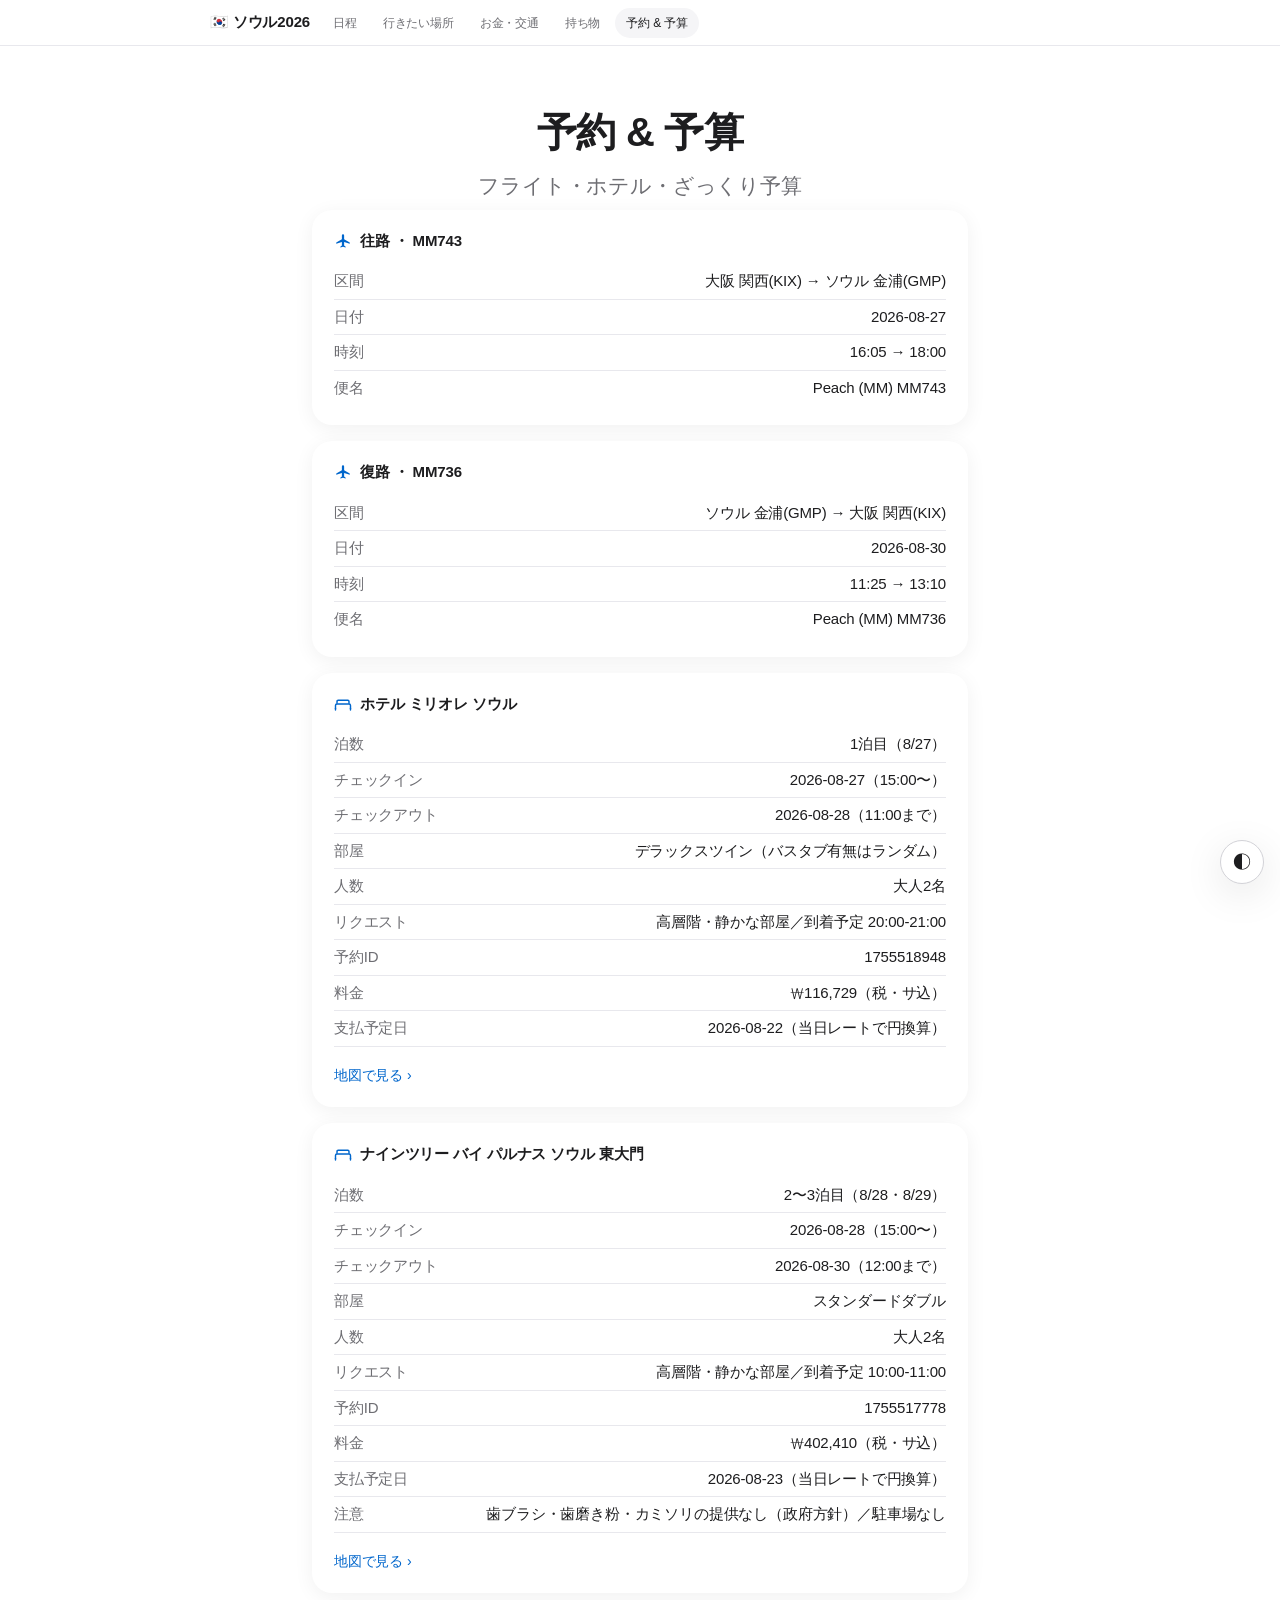
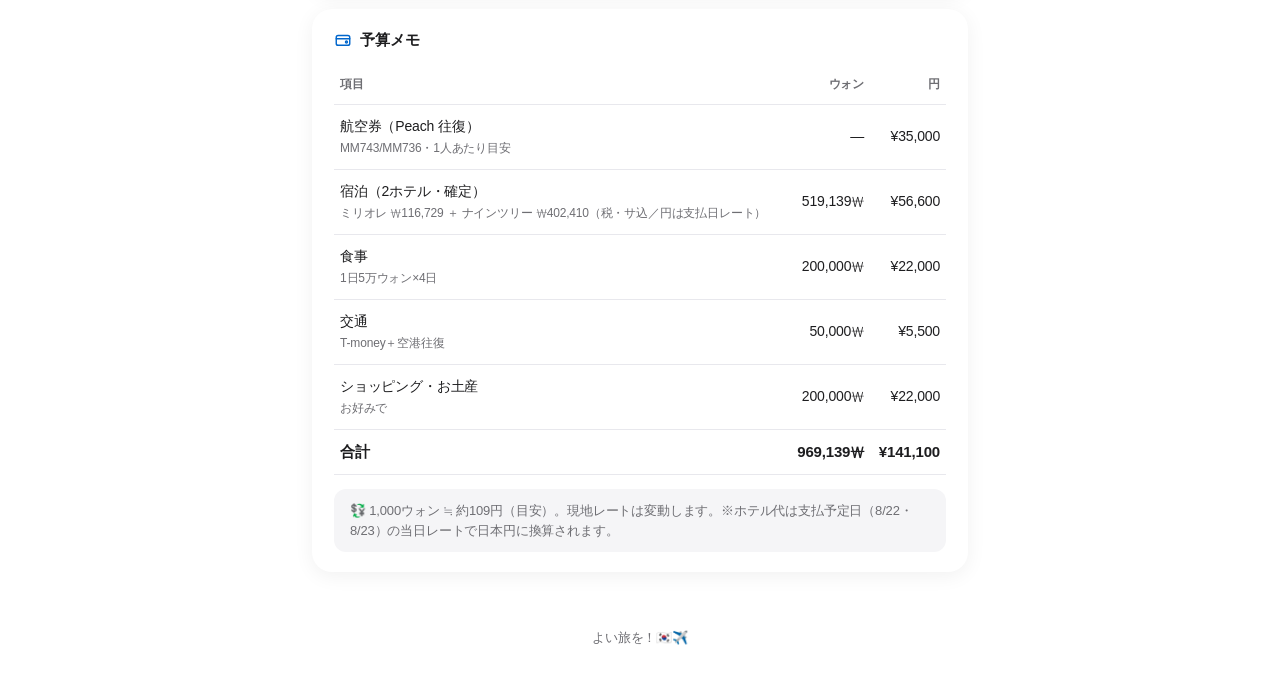
==== booking.html @ 24867113 "Update Gimpo-Dongdaemun subway fare with confirmed actual value User rode the route live and confirm" ====
<!DOCTYPE html>
<html lang="ja">
<head>
<meta charset="UTF-8" />
<meta name="viewport" content="width=device-width, initial-scale=1" />
<title>予約 &amp; 予算 ・ ソウル旅のしおり 2026</title>
<link rel="stylesheet" href="css/style.css?v=6" />
<link rel="icon" href="data:image/svg+xml,<svg xmlns='http://www.w3.org/2000/svg' viewBox='0 0 100 100'><text y='.9em' font-size='90'>🎫</text></svg>" />
</head>
<body data-page="booking">
<nav class="nav"><div class="nav-inner">
  <a class="home" href="index.html">🇰🇷 ソウル2026</a>
  <a class="item" href="schedule.html">日程</a>
  <a class="item" href="places.html">行きたい場所</a>
  <a class="item" href="guide.html">お金・交通</a>
  <a class="item" href="packing.html">持ち物</a>
  <a class="item" href="booking.html" aria-current="page">予約 &amp; 予算</a>
</div></nav>
<header class="page-head wrap">
  <h1 class="sec-title">予約 &amp; 予算</h1>
  <p class="sec-sub">フライト・ホテル・ざっくり予算</p>
</header>
<main class="wrap"><div id="booking"></div></main>
<footer class="foot">よい旅を！🇰🇷✈️</footer>
<button class="themebtn" id="themebtn" aria-label="ライト/ダーク切り替え" title="テーマ切り替え">◐</button>
<script src="js/data.js?v=6"></script>
<script src="js/icons.js?v=6"></script>
<script src="js/app.js?v=6"></script>
</body>
</html>
---- css/style.css ----
:root {
  --bg: #ffffff;
  --bg-alt: #f5f5f7;
  --text: #1d1d1f;
  --text-2: #6e6e73;
  --line: #d2d2d7;
  --line-soft: #e8e8ed;
  --card: #ffffff;
  --card-alt: #fbfbfd;
  --accent: #0071e3;
  --accent-ink: #0066cc;
  --accent-soft: #e8f2fd;
  --good: #1a7f37;
  --shadow: 0 4px 20px rgba(0, 0, 0, 0.06);
  --shadow-lg: 0 10px 40px rgba(0, 0, 0, 0.10);
  --radius: 20px;
  --maxw: 700px;
  --nav-h: 46px;
  --font: -apple-system, BlinkMacSystemFont, "SF Pro Display", "SF Pro Text", "Helvetica Neue", "Hiragino Sans", "Hiragino Kaku Gothic ProN", "Noto Sans JP", Arial, sans-serif;
}
@media (prefers-color-scheme: dark) {
  :root:not([data-theme="light"]) {
    --bg: #000000; --bg-alt: #101012; --text: #f5f5f7; --text-2: #a1a1a6;
    --line: #37373a; --line-soft: #262628; --card: #1d1d1f; --card-alt: #151517;
    --accent: #2997ff; --accent-ink: #2997ff; --accent-soft: #10233a;
    --good: #30d158;
    --shadow: 0 4px 20px rgba(0,0,0,.5); --shadow-lg: 0 10px 40px rgba(0,0,0,.6);
  }
}
:root[data-theme="dark"] {
  --bg: #000000; --bg-alt: #101012; --text: #f5f5f7; --text-2: #a1a1a6;
  --line: #37373a; --line-soft: #262628; --card: #1d1d1f; --card-alt: #151517;
  --accent: #2997ff; --accent-ink: #2997ff; --accent-soft: #10233a;
  --good: #30d158;
  --shadow: 0 4px 20px rgba(0,0,0,.5); --shadow-lg: 0 10px 40px rgba(0,0,0,.6);
}

* { box-sizing: border-box; margin: 0; padding: 0; }
html { scroll-behavior: smooth; }
body {
  background: var(--bg); color: var(--text); font-family: var(--font);
  font-size: 17px; line-height: 1.5; letter-spacing: -0.01em;
  -webkit-font-smoothing: antialiased; text-rendering: optimizeLegibility;
}
a { color: var(--accent-ink); text-decoration: none; }
a:hover { text-decoration: underline; }
.wrap { max-width: var(--maxw); margin: 0 auto; padding: 0 22px; }

/* ---------- Global nav (Apple slim bar) ---------- */
.nav {
  position: sticky; top: 0; z-index: 40; height: var(--nav-h);
  background: color-mix(in srgb, var(--bg) 72%, transparent);
  -webkit-backdrop-filter: saturate(180%) blur(20px);
  backdrop-filter: saturate(180%) blur(20px);
  border-bottom: 1px solid var(--line-soft);
}
.nav-inner {
  max-width: 900px; margin: 0 auto; height: 100%; padding: 0 20px;
  display: flex; align-items: center; gap: 4px; overflow-x: auto; scrollbar-width: none;
}
.nav-inner::-webkit-scrollbar { display: none; }
.nav .home { font-weight: 600; font-size: 15px; color: var(--text); margin-right: 8px; white-space: nowrap; }
.nav .home:hover { text-decoration: none; opacity: .7; }
.nav a.item {
  font-size: 12px; color: var(--text-2); padding: 6px 11px; border-radius: 999px; white-space: nowrap;
  transition: color .2s, background .2s;
}
.nav a.item:hover { color: var(--text); text-decoration: none; }
.nav a.item[aria-current="page"] { color: var(--text); background: var(--bg-alt); }
.nav a:focus-visible, .btn:focus-visible, .check:focus-visible, .reset:focus-visible { outline: 2px solid var(--accent); outline-offset: 3px; }

/* ---------- Bands ---------- */
.band { padding: 64px 0; }
.band.alt { background: var(--bg-alt); }
.band.tight { padding: 40px 0; }
.center { text-align: center; }

/* ---------- Hero ---------- */
.hero { padding: 72px 0 40px; text-align: center; }
.eyebrow { font-size: 19px; font-weight: 600; color: var(--accent-ink); margin-bottom: 6px; letter-spacing: -0.01em; }
h1.big {
  font-size: clamp(40px, 9vw, 68px); font-weight: 700; line-height: 1.05; letter-spacing: -0.03em;
  text-wrap: balance;
}
.subhead { font-size: clamp(19px, 3.6vw, 26px); font-weight: 500; color: var(--text-2); margin-top: 10px; text-wrap: balance; }
.cta-row { display: flex; gap: 10px; justify-content: center; flex-wrap: wrap; margin-top: 26px; }
.btn {
  display: inline-block; background: var(--accent); color: #fff; font-size: 16px; font-weight: 500;
  padding: 11px 22px; border-radius: 999px; border: none; cursor: pointer; transition: opacity .2s;
}
.btn:hover { opacity: .88; text-decoration: none; }
.btn.ghost { background: transparent; color: var(--accent-ink); border: 1px solid var(--accent); }
.more { color: var(--accent-ink); font-size: 16px; font-weight: 500; }
.more::after { content: " ›"; }

/* route strip */
.route {
  display: flex; align-items: center; gap: 14px; margin: 30px auto 0; max-width: 420px;
  padding: 16px 22px; background: var(--card); border-radius: var(--radius); box-shadow: var(--shadow);
}
.route .port { text-align: center; flex: 0 0 auto; }
.route .code { font-size: 24px; font-weight: 700; letter-spacing: 0; }
.route .city { font-size: 11px; color: var(--text-2); margin-top: 2px; }
.route .mid { flex: 1; text-align: center; color: var(--accent-ink); position: relative; }
.route .mid .ln { border-top: 1.5px solid var(--line); position: absolute; left: 0; right: 0; top: 50%; }
.route .mid .pl { position: relative; font-size: 16px; background: var(--card); padding: 0 8px; }
.route .mid .nights { font-size: 11px; color: var(--text-2); margin-top: 2px; }

/* ---------- Section headings ---------- */
.sec-title { font-size: clamp(28px, 5vw, 40px); font-weight: 700; letter-spacing: -0.02em; text-wrap: balance; }
.sec-sub { font-size: clamp(17px, 2.6vw, 21px); color: var(--text-2); margin-top: 8px; text-wrap: balance; }
.page-head { text-align: center; padding: 56px 0 8px; }

/* ---------- Feature tiles (index) ---------- */
.tiles { display: grid; grid-template-columns: 1fr 1fr; gap: 16px; margin-top: 8px; }
@media (max-width: 540px) { .tiles { grid-template-columns: 1fr; } }
.tile {
  display: flex; flex-direction: column; text-align: center; align-items: center;
  background: var(--card); border-radius: 24px; box-shadow: var(--shadow);
  padding: 34px 22px 30px; transition: transform .18s, box-shadow .25s;
}
.tile:hover { transform: translateY(-3px); box-shadow: var(--shadow-lg); text-decoration: none; }
.tile .ic { font-size: 40px; }
.tile h3 { font-size: 22px; font-weight: 700; letter-spacing: -0.02em; margin-top: 12px; color: var(--text); }
.tile p { font-size: 14px; color: var(--text-2); margin-top: 4px; }
.tile .more { margin-top: 12px; }

/* ---------- Cards ---------- */
.card { background: var(--card); border-radius: var(--radius); box-shadow: var(--shadow); padding: 20px 22px; }
.card + .card { margin-top: 16px; }
.callout { background: var(--accent-soft); border-radius: 16px; padding: 16px 20px; font-size: 15px; margin: 8px auto 0; max-width: 480px; }
.callout b { color: var(--accent-ink); }

/* ---------- Schedule ---------- */
.day { margin-bottom: 48px; }
.day-head { display: flex; align-items: baseline; gap: 14px; margin-bottom: 18px; }
.day-num { font-size: 46px; font-weight: 700; letter-spacing: -0.03em; color: var(--accent-ink); line-height: 1; font-variant-numeric: tabular-nums; }
.day-meta .day-title { font-size: 21px; font-weight: 700; letter-spacing: -0.02em; }
.day-meta .day-sub { font-size: 13px; color: var(--text-2); font-variant-numeric: tabular-nums; }
.day-route { background: var(--accent-soft); border-radius: var(--radius); padding: 14px 18px; margin-bottom: 14px; }
.day-route-head { display: flex; align-items: center; justify-content: space-between; gap: 10px; flex-wrap: wrap; font-size: 13px; font-weight: 600; color: var(--accent-ink); margin-bottom: 10px; }
.day-route-head .ico { width: 16px; height: 16px; vertical-align: -3px; margin-right: 2px; }
.day-route-all { font-size: 13px; font-weight: 500; color: var(--accent-ink); white-space: nowrap; }
.day-route-all:hover { text-decoration: underline; }
.day-route-chain { display: flex; flex-wrap: wrap; align-items: center; gap: 6px; margin-top: 10px; }
.day-route-chip { font-size: 13px; font-weight: 500; color: var(--text); background: var(--card); border-radius: 999px; padding: 6px 13px; white-space: nowrap; box-shadow: var(--shadow); }
.day-route-chip:hover { color: var(--accent-ink); }
.day-route-arrow { color: var(--text-2); font-size: 14px; }
.day-route-map { height: 260px; width: 100%; border-radius: 14px; overflow: hidden; background: var(--card); }
.day-route-pin {
  display: flex; align-items: center; justify-content: center; width: 26px; height: 26px; border-radius: 50%;
  background: var(--accent); color: #fff; font-size: 12px; font-weight: 700; box-shadow: 0 1px 4px rgba(0,0,0,.35);
}
.day-route-pin-hotel { background: #2a2f38; font-size: 13px; }
.tl { display: flex; flex-direction: column; gap: 12px; }
.tl-item { display: flex; gap: 16px; background: var(--card); border-radius: var(--radius); box-shadow: var(--shadow); padding: 16px 18px; }
.tl-time { flex: 0 0 52px; font-size: 15px; font-weight: 700; color: var(--accent-ink); font-variant-numeric: tabular-nums; padding-top: 1px; }
.tl-body { flex: 1; min-width: 0; }
.tl-title { font-size: 17px; font-weight: 600; letter-spacing: -0.01em; }
.tl-place { font-size: 13px; color: var(--text-2); margin-top: 3px; }
.tl-memo { font-size: 14px; color: var(--text); margin-top: 8px; line-height: 1.55; }
.maplink { display: inline-block; margin-top: 8px; font-size: 14px; font-weight: 500; color: var(--accent-ink); }
.maplink::after { content: " ›"; }
.maplink:hover { text-decoration: underline; }

/* ---------- rows (places / packing) ---------- */
.cat { margin-bottom: 20px; }
.cat-head { font-size: 22px; font-weight: 700; letter-spacing: -0.02em; margin: 8px 2px 12px; display: flex; align-items: center; gap: 10px; }
.cat-head .tag { font-size: 12px; font-weight: 600; color: var(--accent-ink); background: var(--accent-soft); border-radius: 999px; padding: 3px 11px; }
.row { display: flex; gap: 14px; align-items: flex-start; padding: 14px 0; border-bottom: 1px solid var(--line-soft); }
.row:last-child { border-bottom: none; }
.row.scheduled { background: var(--accent-soft); border-radius: 12px; margin: 0 -12px; padding: 14px 12px; }
.check {
  flex: 0 0 auto; width: 26px; height: 26px; margin-top: 1px; border-radius: 50%;
  border: 2px solid var(--line); background: transparent; cursor: pointer;
  display: grid; place-items: center; color: #fff; font-size: 14px; line-height: 1; transition: background .15s, border-color .15s;
}
.check[aria-pressed="true"] { background: var(--accent); border-color: var(--accent); }
.check.good[aria-pressed="true"] { background: var(--good); border-color: var(--good); }
.row-body { flex: 1; min-width: 0; }
.row-name { font-size: 17px; font-weight: 500; }
.row-name.done { color: var(--text-2); text-decoration: line-through; }
.row-area { font-size: 12px; color: var(--text-2); background: var(--bg-alt); border-radius: 999px; padding: 2px 9px; margin-left: 8px; white-space: nowrap; }
.rank-badge { display: inline-block; font-size: 11px; font-weight: 700; color: #fff; border-radius: 999px; padding: 2px 9px; margin-right: 8px; vertical-align: 2px; }
.rank-badge.rank-1 { background: #d4a017; }
.rank-badge.rank-2 { background: #9aa0a6; }
.rank-badge.rank-3 { background: #b5651d; }
.rank-badge.rank-n { background: var(--accent); }
.sched-badge { display: inline-block; font-size: 11px; font-weight: 700; color: #fff; background: var(--accent); border-radius: 999px; padding: 2px 9px; margin-right: 8px; vertical-align: 2px; white-space: nowrap; }
.row-desc { font-size: 14px; color: var(--text-2); margin-top: 3px; }
.row-meta { font-size: 12px; color: var(--text-2); margin-top: 4px; display: flex; gap: 12px; flex-wrap: wrap; }
.row-meta span { min-width: 0; }
.progress { height: 8px; background: var(--line-soft); border-radius: 999px; overflow: hidden; margin: 4px 2px 8px; }
.progress > span { display: block; height: 100%; background: var(--good); width: 0; transition: width .4s ease; }
.progress-label { font-size: 14px; color: var(--text-2); margin: 0 2px 8px; font-variant-numeric: tabular-nums; }
.reset { display: block; margin: 10px auto 0; font-family: var(--font); font-size: 14px; color: var(--accent-ink); background: transparent; border: 1px solid var(--line); border-radius: 999px; padding: 8px 20px; cursor: pointer; }
.reset:hover { border-color: var(--accent); }

/* ---------- booking ---------- */
.ticket { background: var(--card); border-radius: var(--radius); box-shadow: var(--shadow); padding: 20px 22px; margin-bottom: 16px; }
.ticket h3 { font-size: 15px; font-weight: 700; letter-spacing: -0.01em; margin-bottom: 12px; display: flex; align-items: center; gap: 8px; }
.kv { display: flex; justify-content: space-between; gap: 14px; padding: 6px 0; font-size: 15px; border-bottom: 1px solid var(--line-soft); }
.kv:last-child { border-bottom: none; }
.kv .k { color: var(--text-2); flex: 0 0 auto; }
.kv .v { text-align: right; font-weight: 500; font-variant-numeric: tabular-nums; }
table.budget { width: 100%; border-collapse: collapse; font-size: 14px; }
table.budget th, table.budget td { padding: 11px 6px; border-bottom: 1px solid var(--line-soft); text-align: right; }
table.budget th { color: var(--text-2); font-weight: 600; font-size: 12px; }
table.budget td:first-child, table.budget th:first-child { text-align: left; }
table.budget td { font-variant-numeric: tabular-nums; }
.sub { font-size: 12px; color: var(--text-2); }
.total td { font-weight: 700; color: var(--text); border-bottom: none; font-size: 15px; }
.rate { font-size: 13px; color: var(--text-2); margin-top: 14px; background: var(--bg-alt); padding: 12px 16px; border-radius: 12px; }

/* ---------- guide ---------- */
.guide h2 { font-size: clamp(24px, 4.5vw, 32px); font-weight: 700; letter-spacing: -0.02em; margin: 40px 0 14px; }
.guide h2:first-of-type { margin-top: 8px; }
.guide h3 { font-size: 18px; font-weight: 600; margin: 4px 0 8px; }
.guide p { font-size: 15px; margin-bottom: 12px; color: var(--text); }
.guide ul { margin: 0 0 14px 0; padding-left: 22px; }
.guide li { font-size: 15px; margin-bottom: 7px; }
.guide strong { color: var(--accent-ink); font-weight: 600; }
.g-scroll { overflow-x: auto; margin-bottom: 16px; -webkit-overflow-scrolling: touch; }
.g-table { width: 100%; border-collapse: collapse; font-size: 13.5px; min-width: 460px; }
.g-table th, .g-table td { padding: 11px 12px; border-bottom: 1px solid var(--line-soft); text-align: left; vertical-align: top; }
.g-table th { color: var(--text-2); font-weight: 600; white-space: nowrap; background: var(--bg-alt); }
.g-table td:first-child { font-weight: 600; white-space: nowrap; }

/* ---------- footer ---------- */
.foot { text-align: center; padding: 40px 0; font-size: 13px; color: var(--text-2); }

.themebtn { position: fixed; right: 16px; bottom: 16px; z-index: 50; width: 44px; height: 44px; border-radius: 50%; border: 1px solid var(--line); background: var(--card); color: var(--text); font-size: 18px; cursor: pointer; box-shadow: var(--shadow-lg); }

/* ---------- icons ---------- */
.ico { width: 1em; height: 1em; display: inline-block; vertical-align: -0.14em; flex: 0 0 auto; }
.tl-title .ico { width: 19px; height: 19px; color: var(--accent-ink); margin-right: 5px; vertical-align: -3px; }
.tile .ic { display: inline-flex; }
.tile .ic .ico { width: 40px; height: 40px; color: var(--accent-ink); }
.guide h2 .ic, .guide h3 .ic { display: inline-flex; vertical-align: -4px; margin-right: 4px; }
.guide h2 .ic .ico { width: 26px; height: 26px; color: var(--accent-ink); }
.guide h3 .ic .ico { width: 20px; height: 20px; color: var(--accent-ink); }
.ticket h3 .ico { width: 18px; height: 18px; color: var(--accent-ink); }
.route .pl { display: inline-flex; }
.route .pl .ico { width: 22px; height: 22px; color: var(--accent-ink); }
.callout .ico { width: 16px; height: 16px; color: var(--good); vertical-align: -2px; margin-right: 2px; }
.tl-place .ico { width: 13px; height: 13px; color: var(--text-2); vertical-align: -2px; margin-right: 2px; }

@media (prefers-reduced-motion: reduce) { html { scroll-behavior: auto; } * { transition: none !important; } }
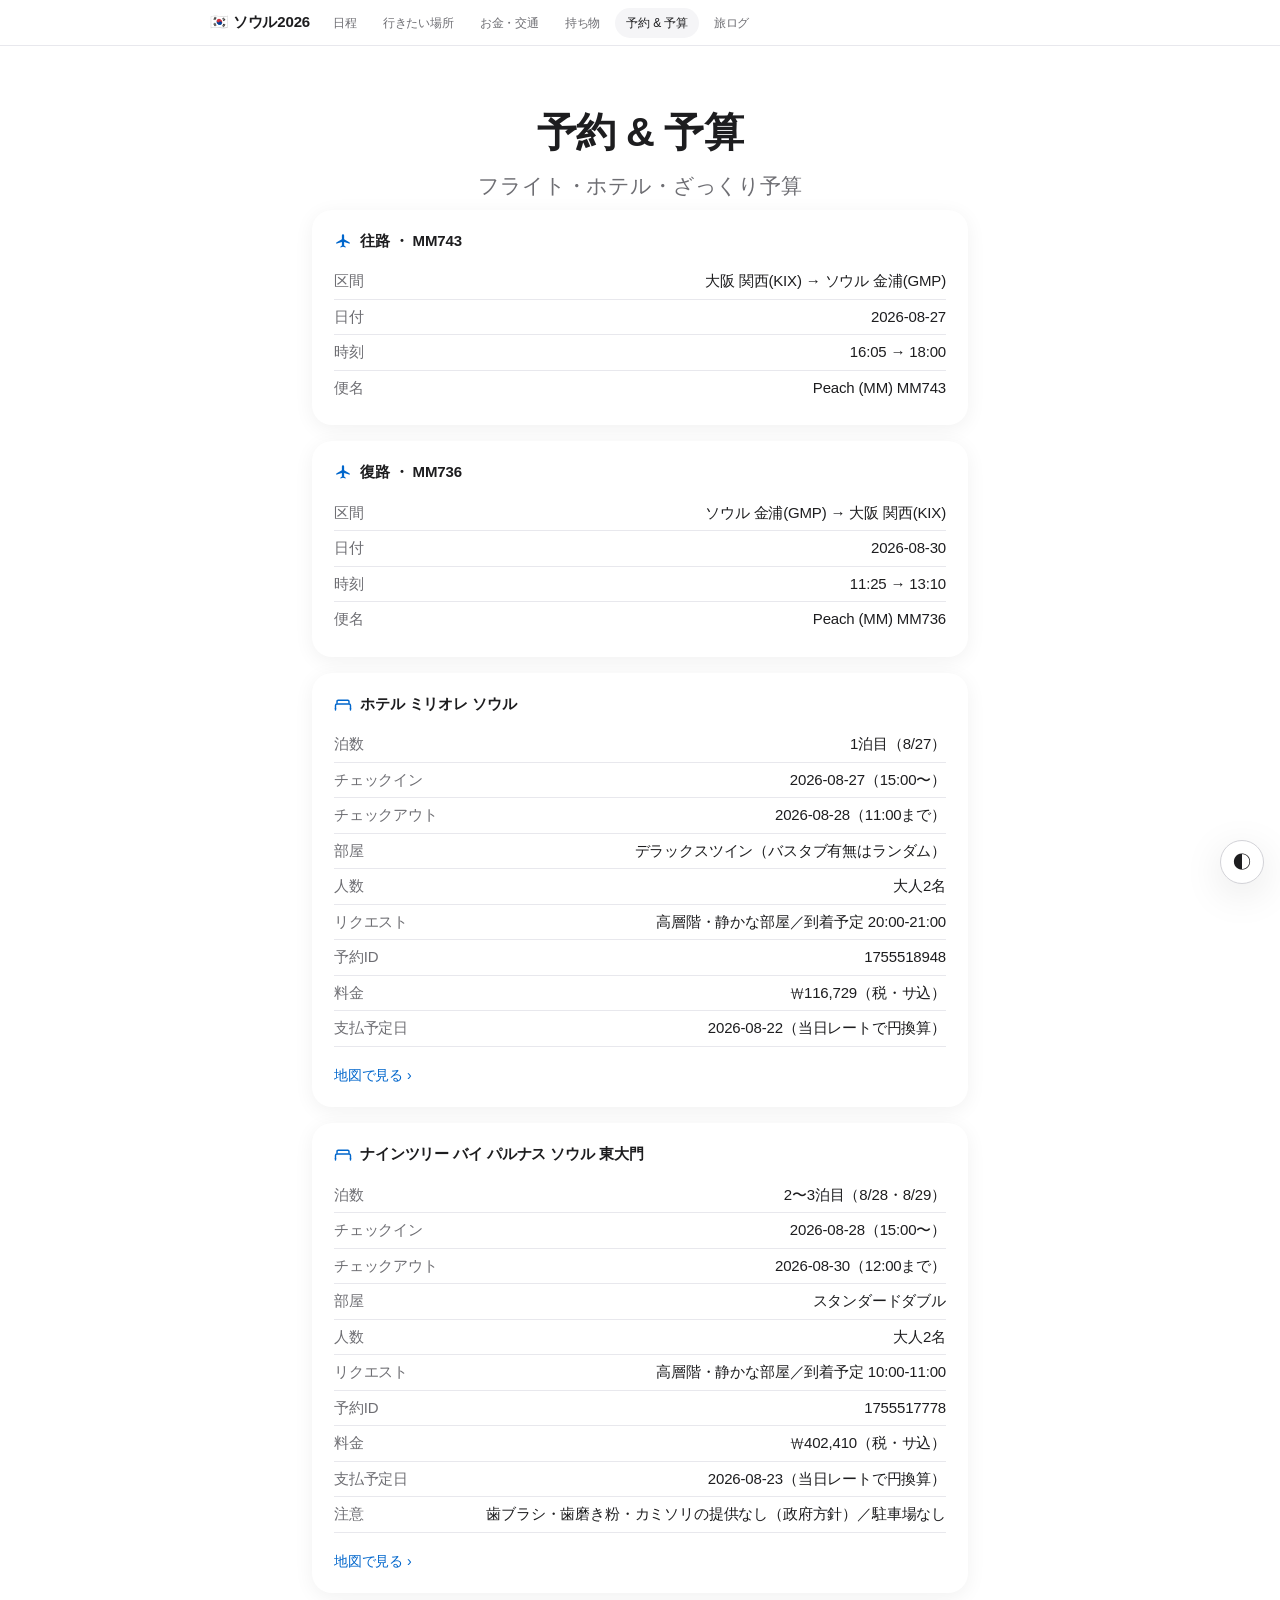
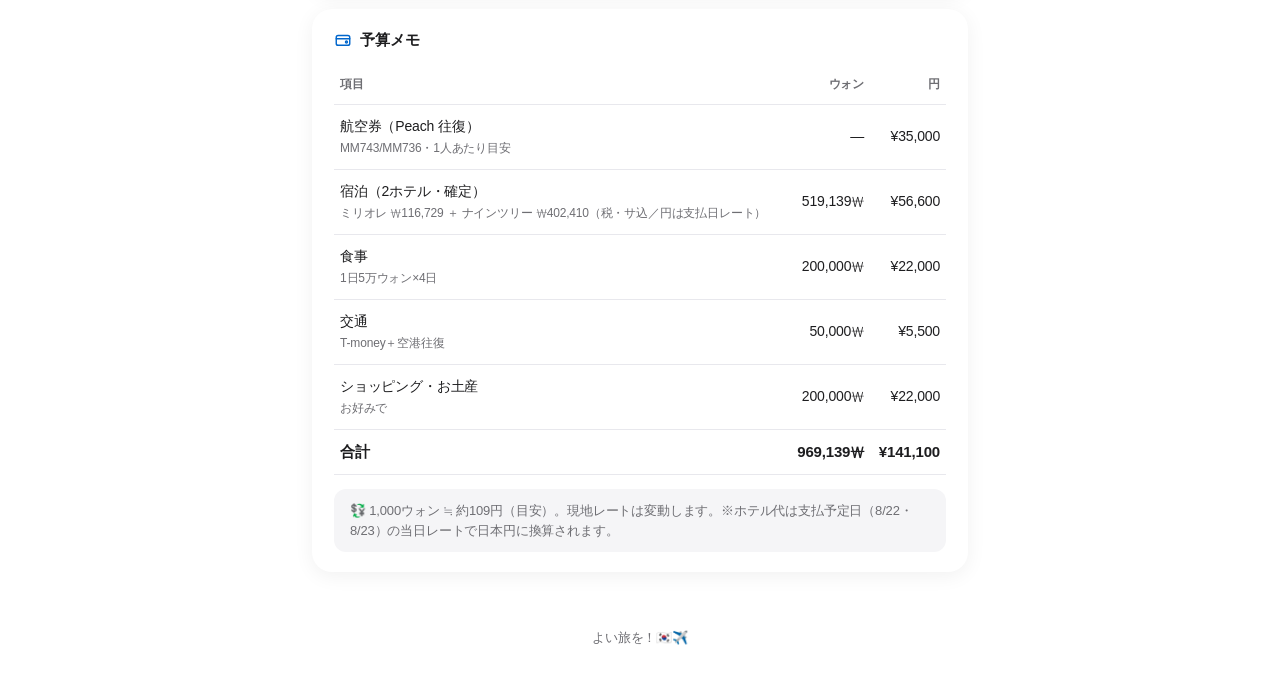
==== commit 3b8ca0c5: "Add a 旅ログ (travel log) tab for real-time trip updates New log.html page + D.log data array + renderL" ====
--- a/booking.html
+++ b/booking.html
@@ -4,7 +4,7 @@
 <meta charset="UTF-8" />
 <meta name="viewport" content="width=device-width, initial-scale=1" />
 <title>予約 &amp; 予算 ・ ソウル旅のしおり 2026</title>
-<link rel="stylesheet" href="css/style.css?v=6" />
+<link rel="stylesheet" href="css/style.css?v=7" />
 <link rel="icon" href="data:image/svg+xml,<svg xmlns='http://www.w3.org/2000/svg' viewBox='0 0 100 100'><text y='.9em' font-size='90'>🎫</text></svg>" />
 </head>
 <body data-page="booking">
@@ -15,6 +15,7 @@
   <a class="item" href="guide.html">お金・交通</a>
   <a class="item" href="packing.html">持ち物</a>
   <a class="item" href="booking.html" aria-current="page">予約 &amp; 予算</a>
+  <a class="item" href="log.html">旅ログ</a>
 </div></nav>
 <header class="page-head wrap">
   <h1 class="sec-title">予約 &amp; 予算</h1>
@@ -23,8 +24,8 @@
 <main class="wrap"><div id="booking"></div></main>
 <footer class="foot">よい旅を！🇰🇷✈️</footer>
 <button class="themebtn" id="themebtn" aria-label="ライト/ダーク切り替え" title="テーマ切り替え">◐</button>
-<script src="js/data.js?v=6"></script>
-<script src="js/icons.js?v=6"></script>
-<script src="js/app.js?v=6"></script>
+<script src="js/data.js?v=7"></script>
+<script src="js/icons.js?v=7"></script>
+<script src="js/app.js?v=7"></script>
 </body>
 </html>
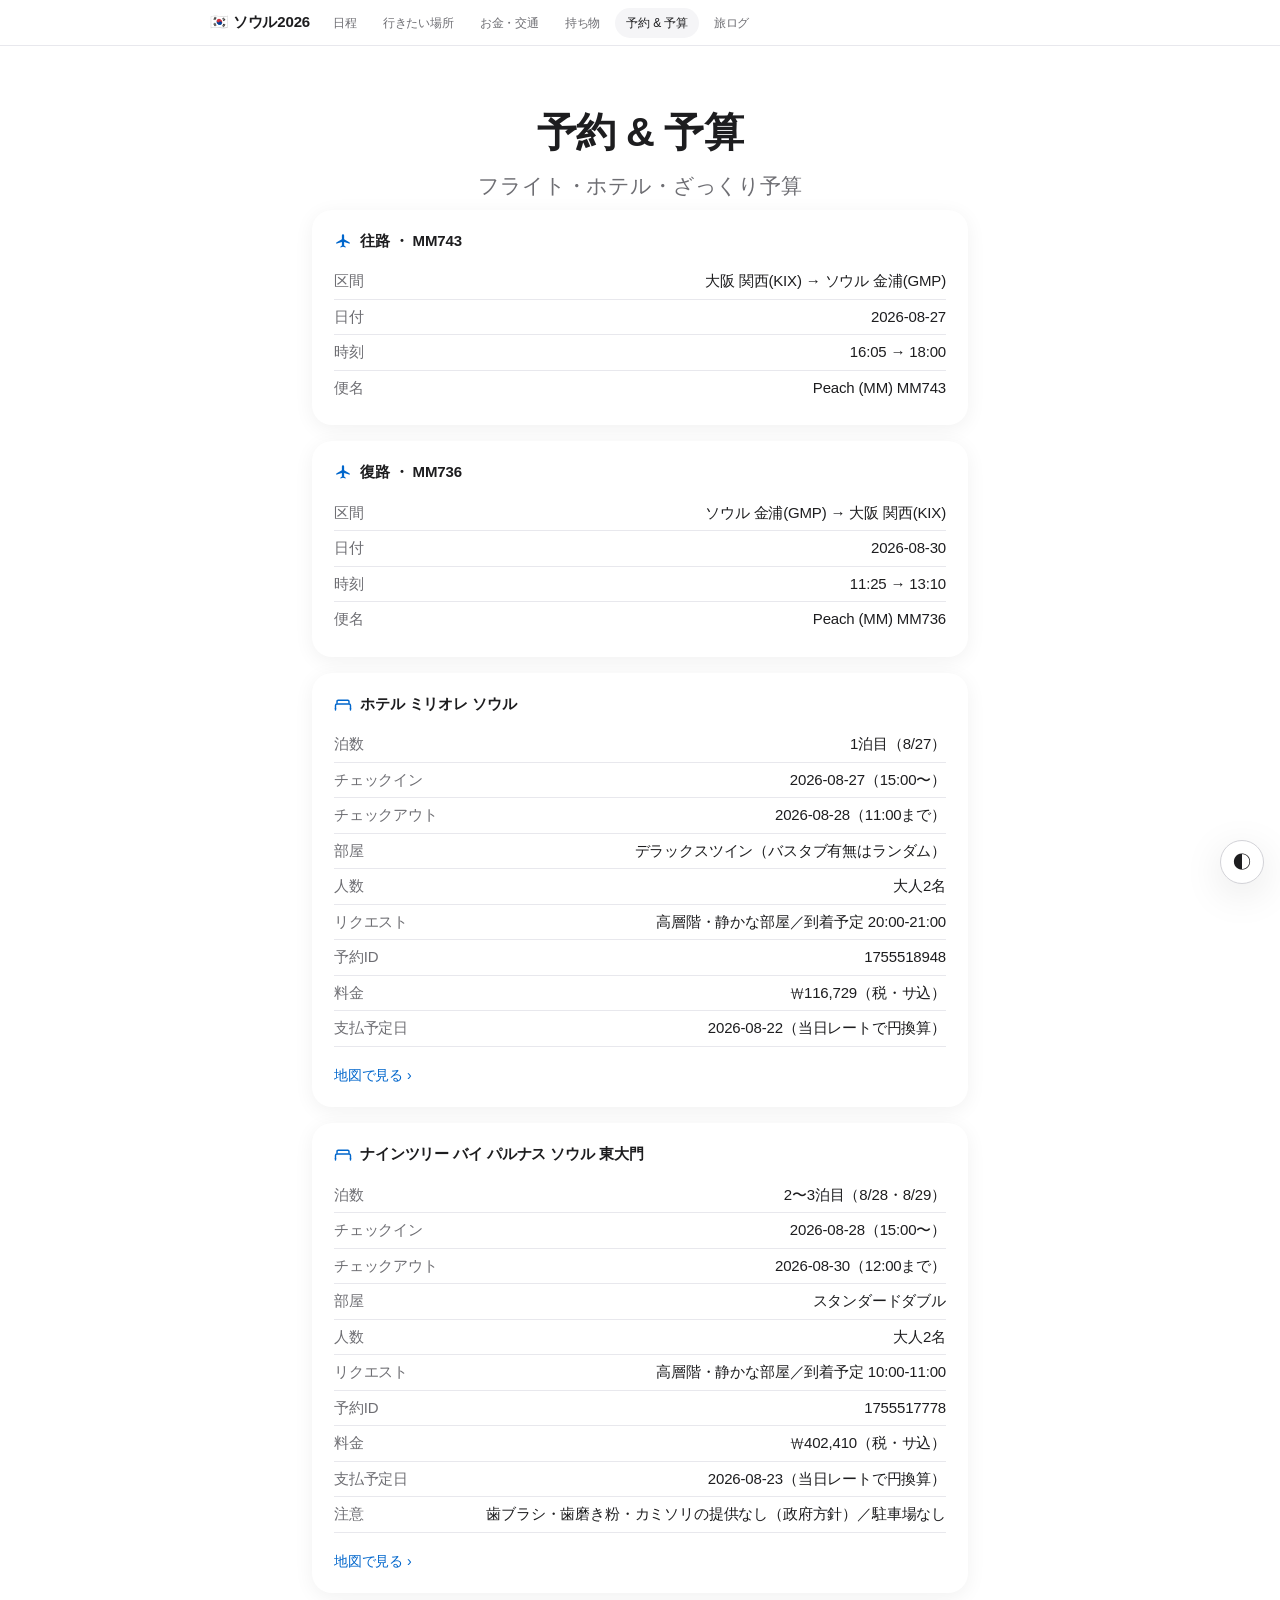
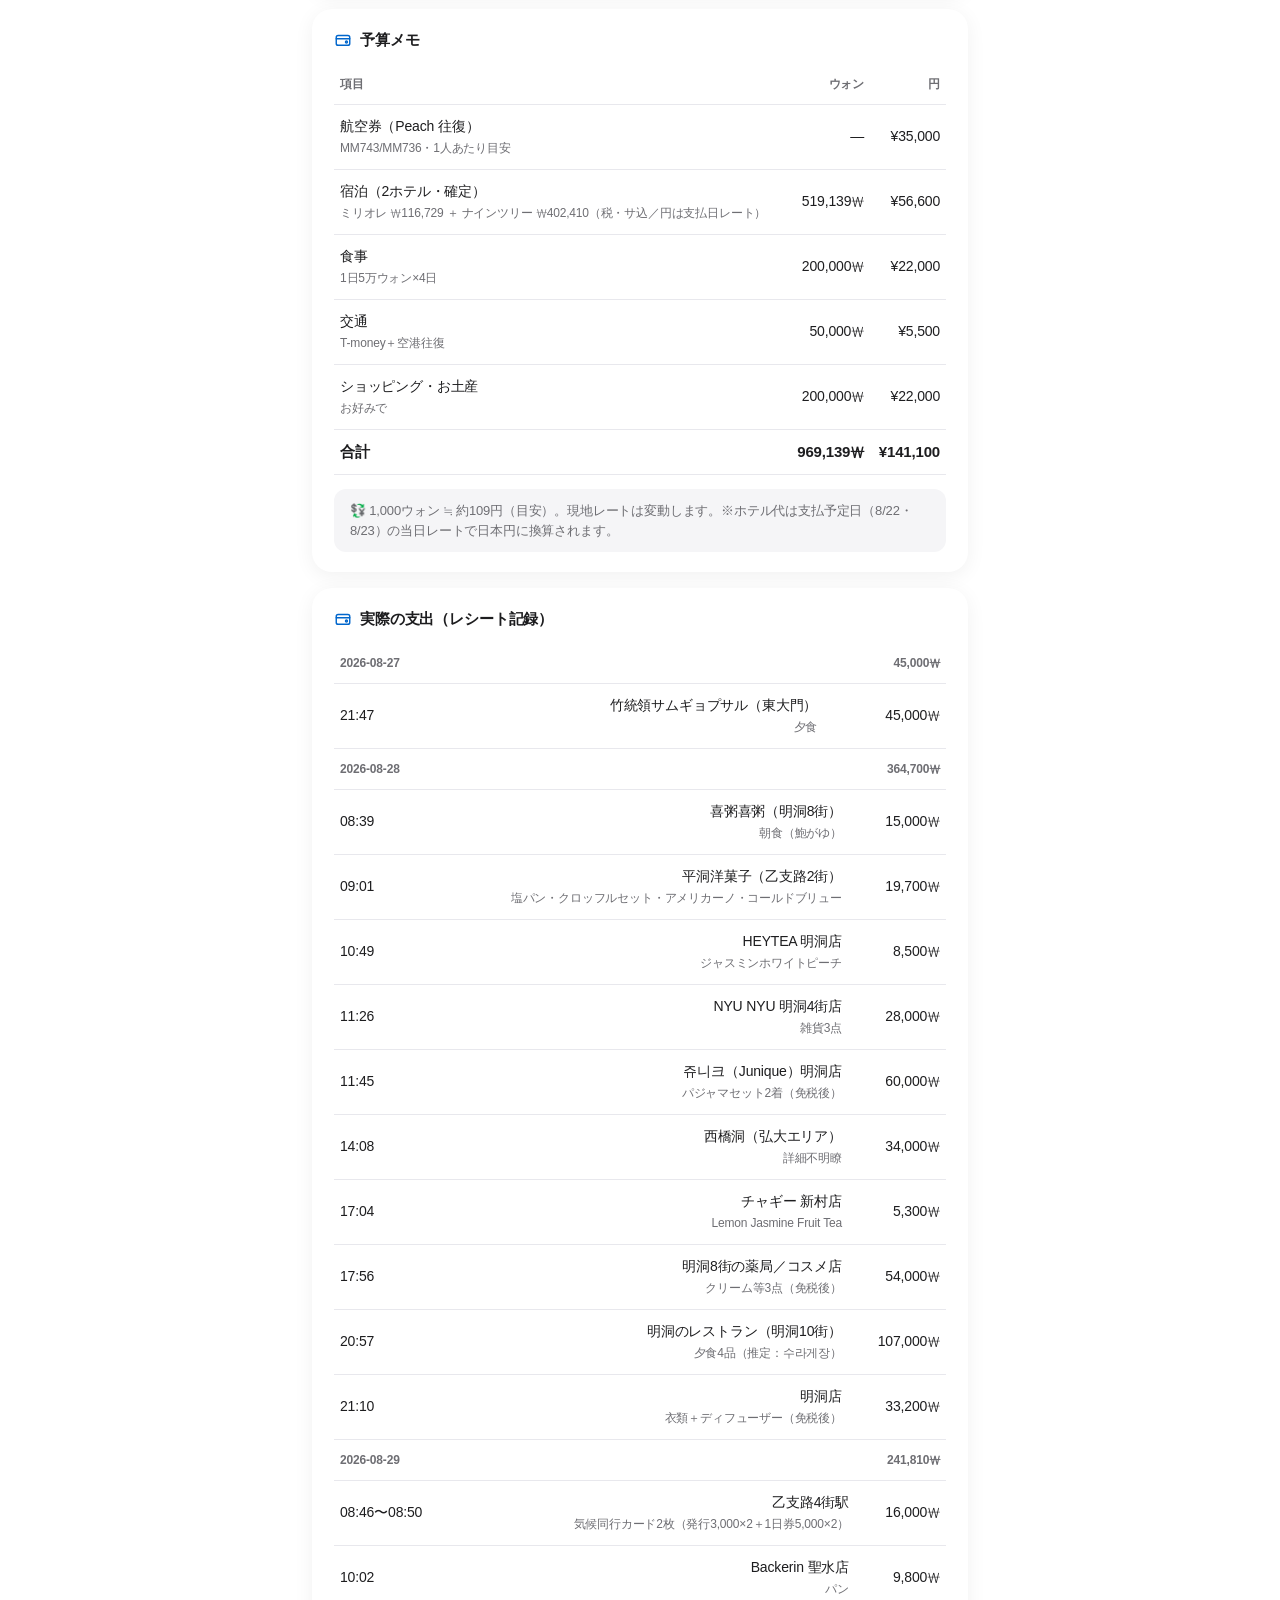
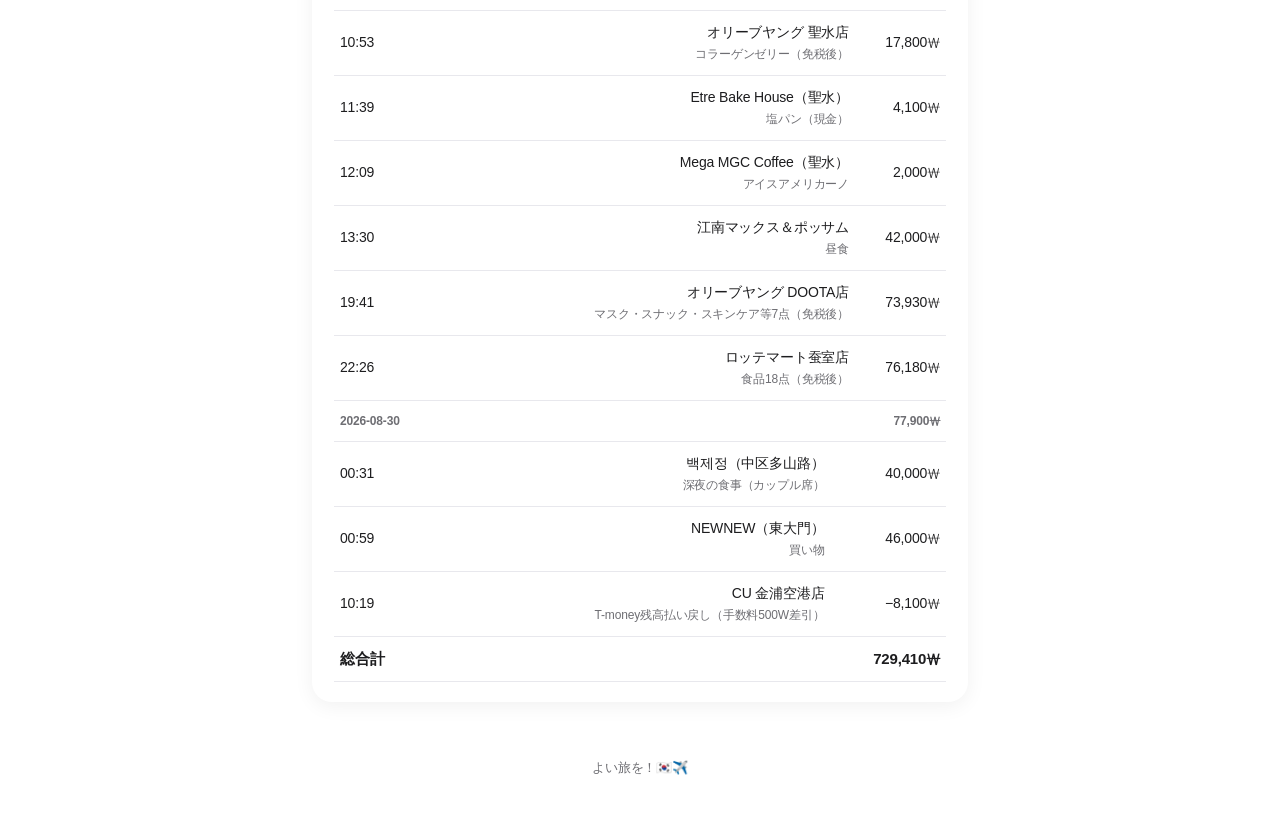
==== commit fb0c933c: "Add actual expense tracking from receipts to booking page Compiles confirmed receipt data (8/27-8/30" ====
--- a/booking.html
+++ b/booking.html
@@ -4,7 +4,7 @@
 <meta charset="UTF-8" />
 <meta name="viewport" content="width=device-width, initial-scale=1" />
 <title>予約 &amp; 予算 ・ ソウル旅のしおり 2026</title>
-<link rel="stylesheet" href="css/style.css?v=7" />
+<link rel="stylesheet" href="css/style.css?v=9" />
 <link rel="icon" href="data:image/svg+xml,<svg xmlns='http://www.w3.org/2000/svg' viewBox='0 0 100 100'><text y='.9em' font-size='90'>🎫</text></svg>" />
 </head>
 <body data-page="booking">
@@ -24,8 +24,8 @@
 <main class="wrap"><div id="booking"></div></main>
 <footer class="foot">よい旅を！🇰🇷✈️</footer>
 <button class="themebtn" id="themebtn" aria-label="ライト/ダーク切り替え" title="テーマ切り替え">◐</button>
-<script src="js/data.js?v=7"></script>
-<script src="js/icons.js?v=7"></script>
-<script src="js/app.js?v=7"></script>
+<script src="js/data.js?v=9"></script>
+<script src="js/icons.js?v=9"></script>
+<script src="js/app.js?v=9"></script>
 </body>
 </html>
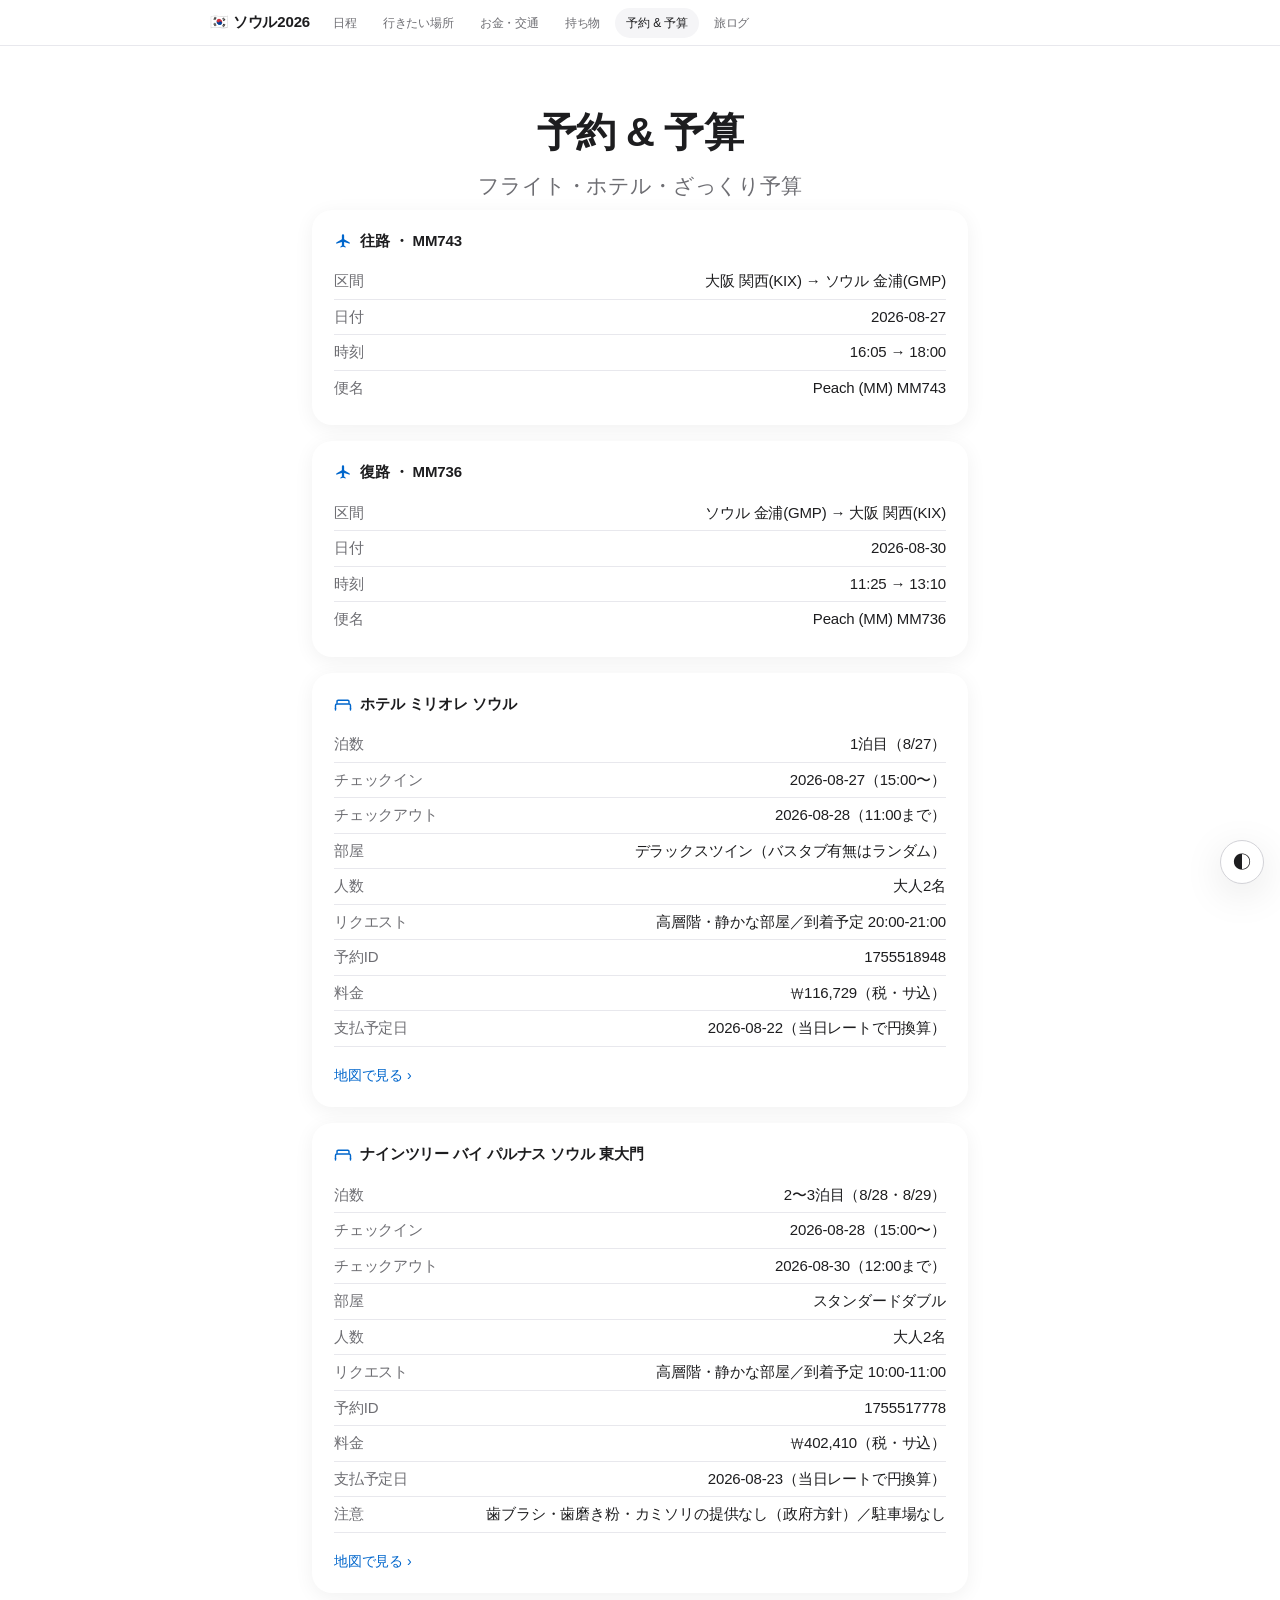
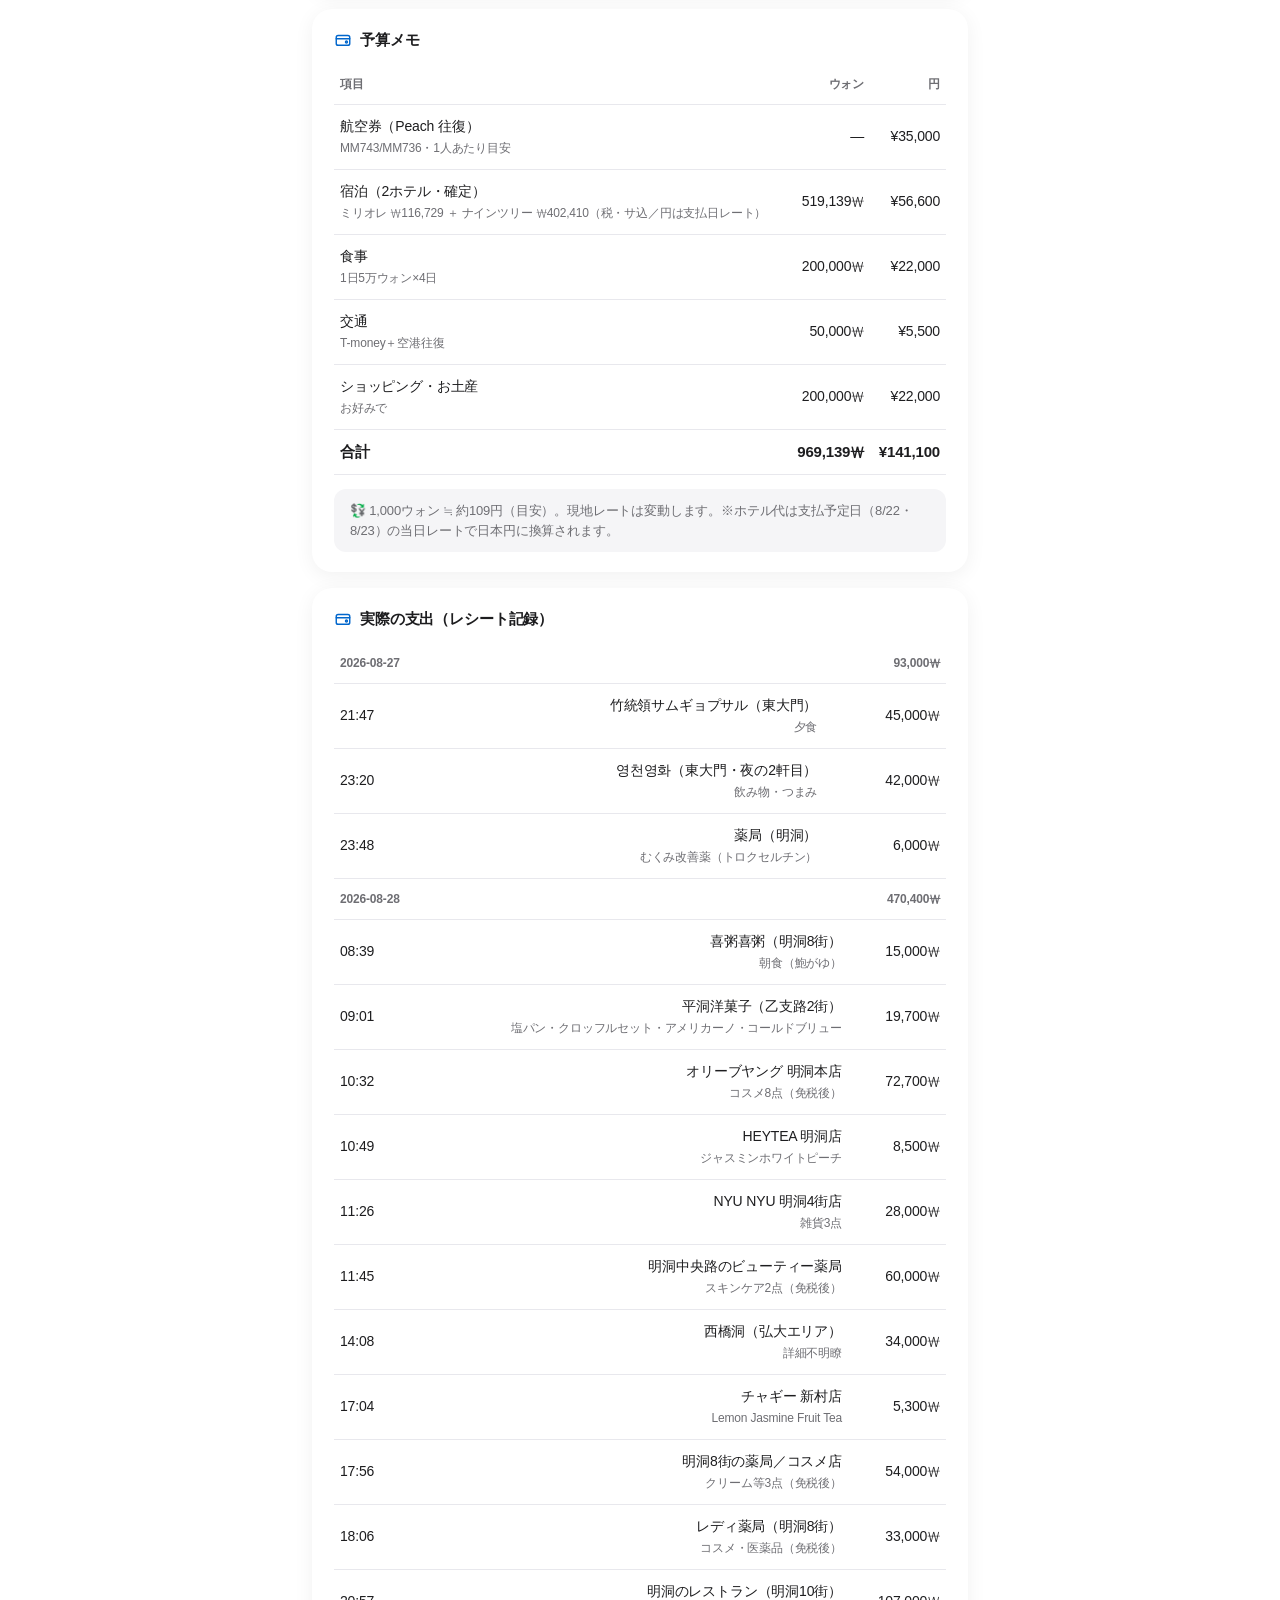
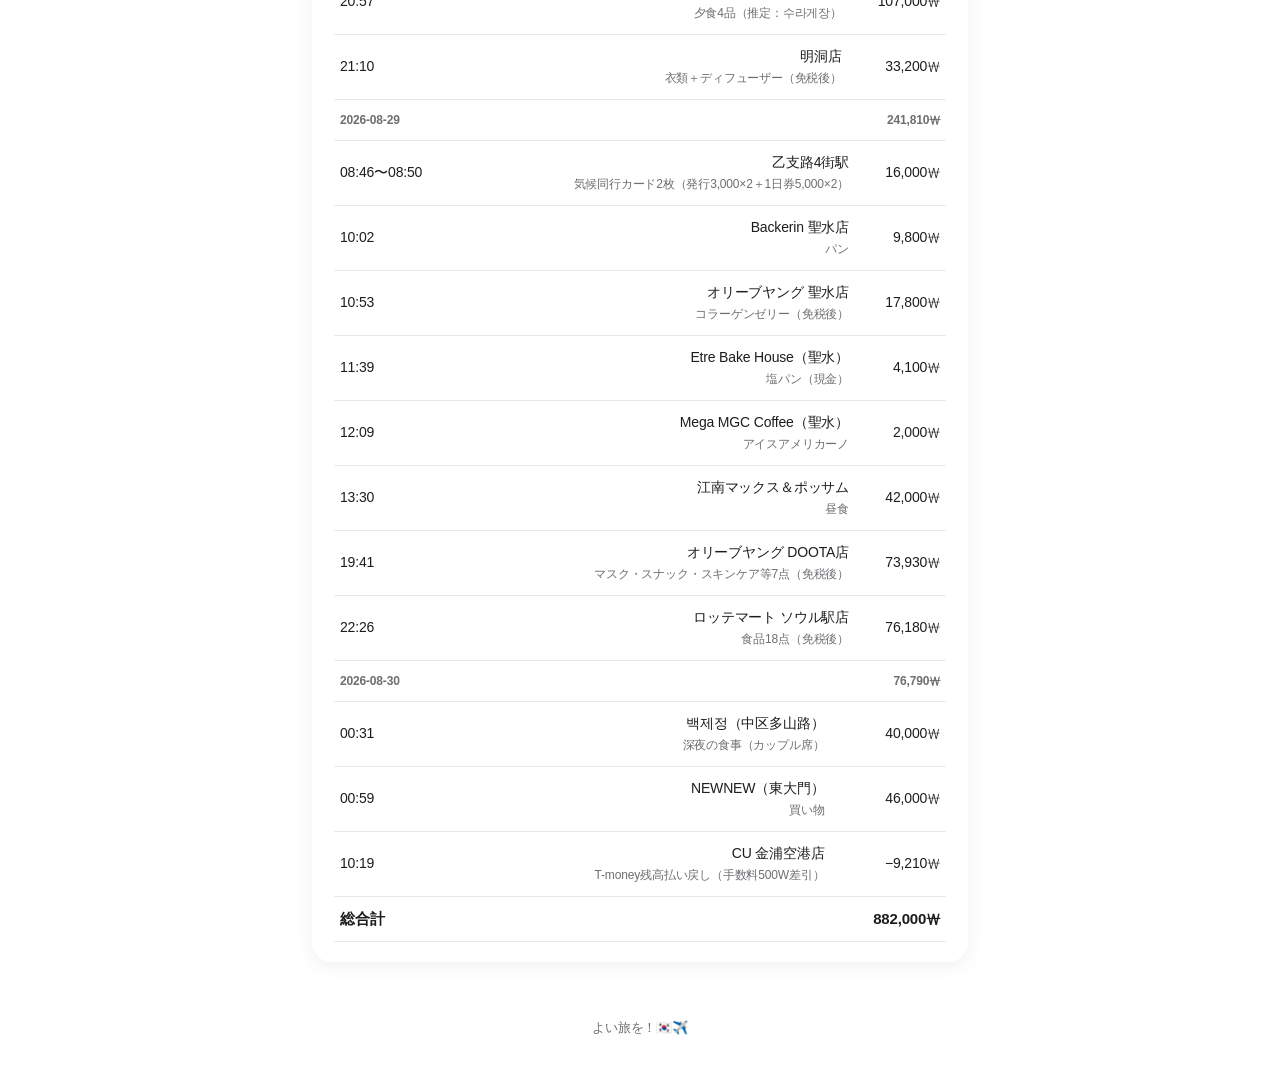
==== commit 66f9be2a: "Add more receipt entries and fix earlier misidentified/mis-valued ones - Adds newly OCR'd receipts: " ====
--- a/booking.html
+++ b/booking.html
@@ -4,7 +4,7 @@
 <meta charset="UTF-8" />
 <meta name="viewport" content="width=device-width, initial-scale=1" />
 <title>予約 &amp; 予算 ・ ソウル旅のしおり 2026</title>
-<link rel="stylesheet" href="css/style.css?v=9" />
+<link rel="stylesheet" href="css/style.css?v=10" />
 <link rel="icon" href="data:image/svg+xml,<svg xmlns='http://www.w3.org/2000/svg' viewBox='0 0 100 100'><text y='.9em' font-size='90'>🎫</text></svg>" />
 </head>
 <body data-page="booking">
@@ -24,8 +24,8 @@
 <main class="wrap"><div id="booking"></div></main>
 <footer class="foot">よい旅を！🇰🇷✈️</footer>
 <button class="themebtn" id="themebtn" aria-label="ライト/ダーク切り替え" title="テーマ切り替え">◐</button>
-<script src="js/data.js?v=9"></script>
-<script src="js/icons.js?v=9"></script>
-<script src="js/app.js?v=9"></script>
+<script src="js/data.js?v=10"></script>
+<script src="js/icons.js?v=10"></script>
+<script src="js/app.js?v=10"></script>
 </body>
 </html>
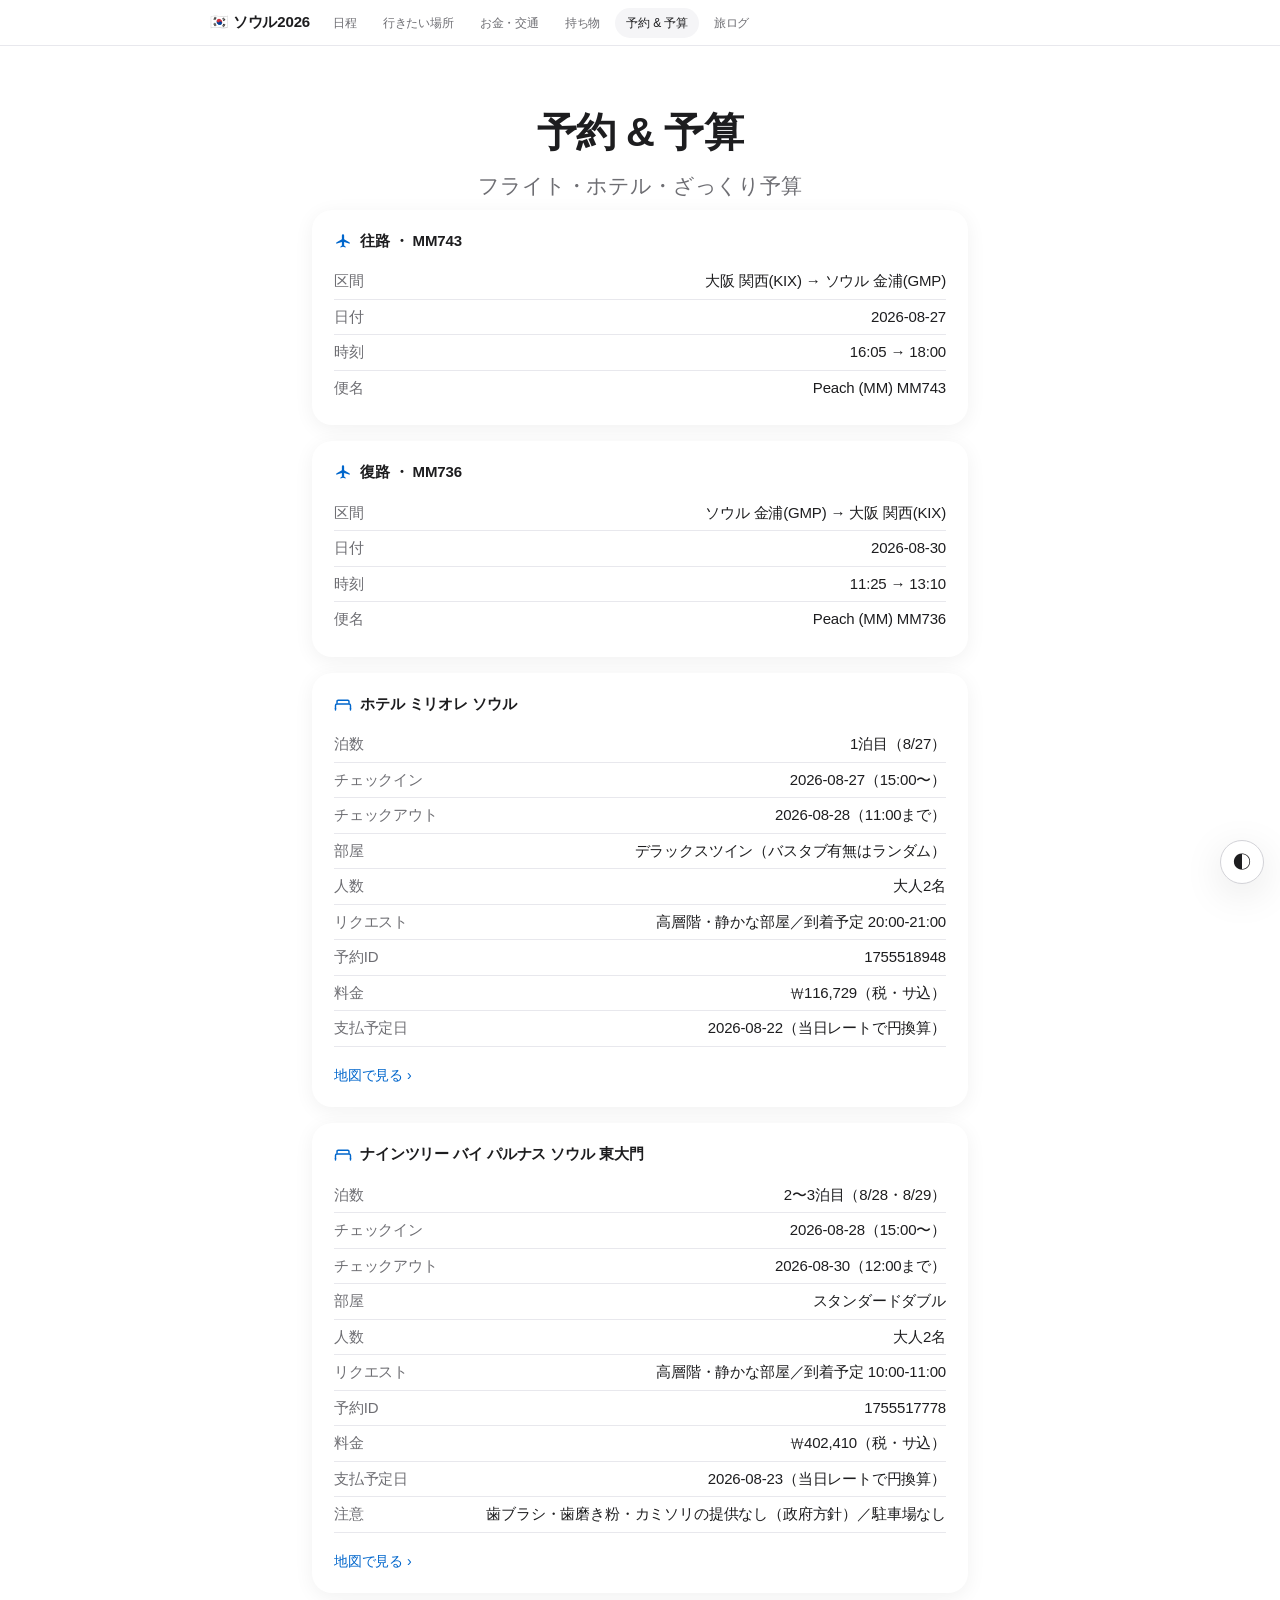
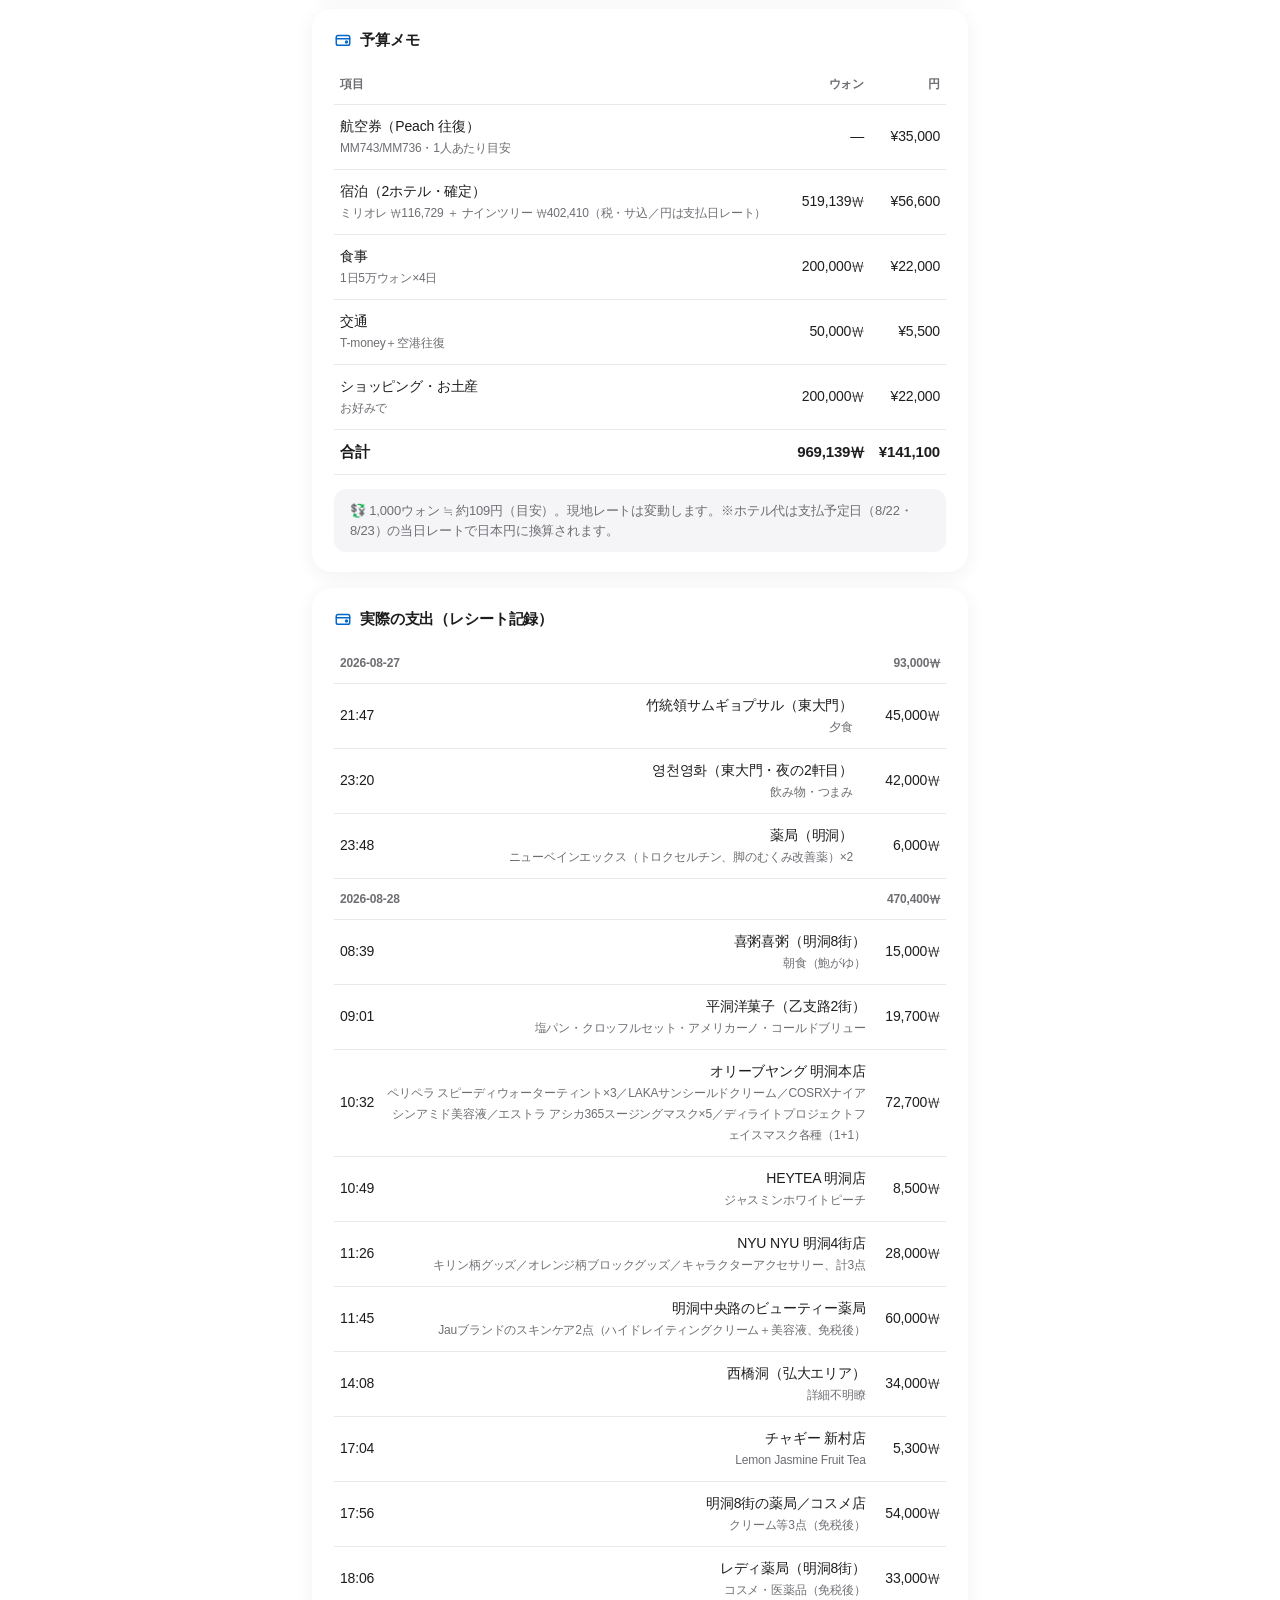
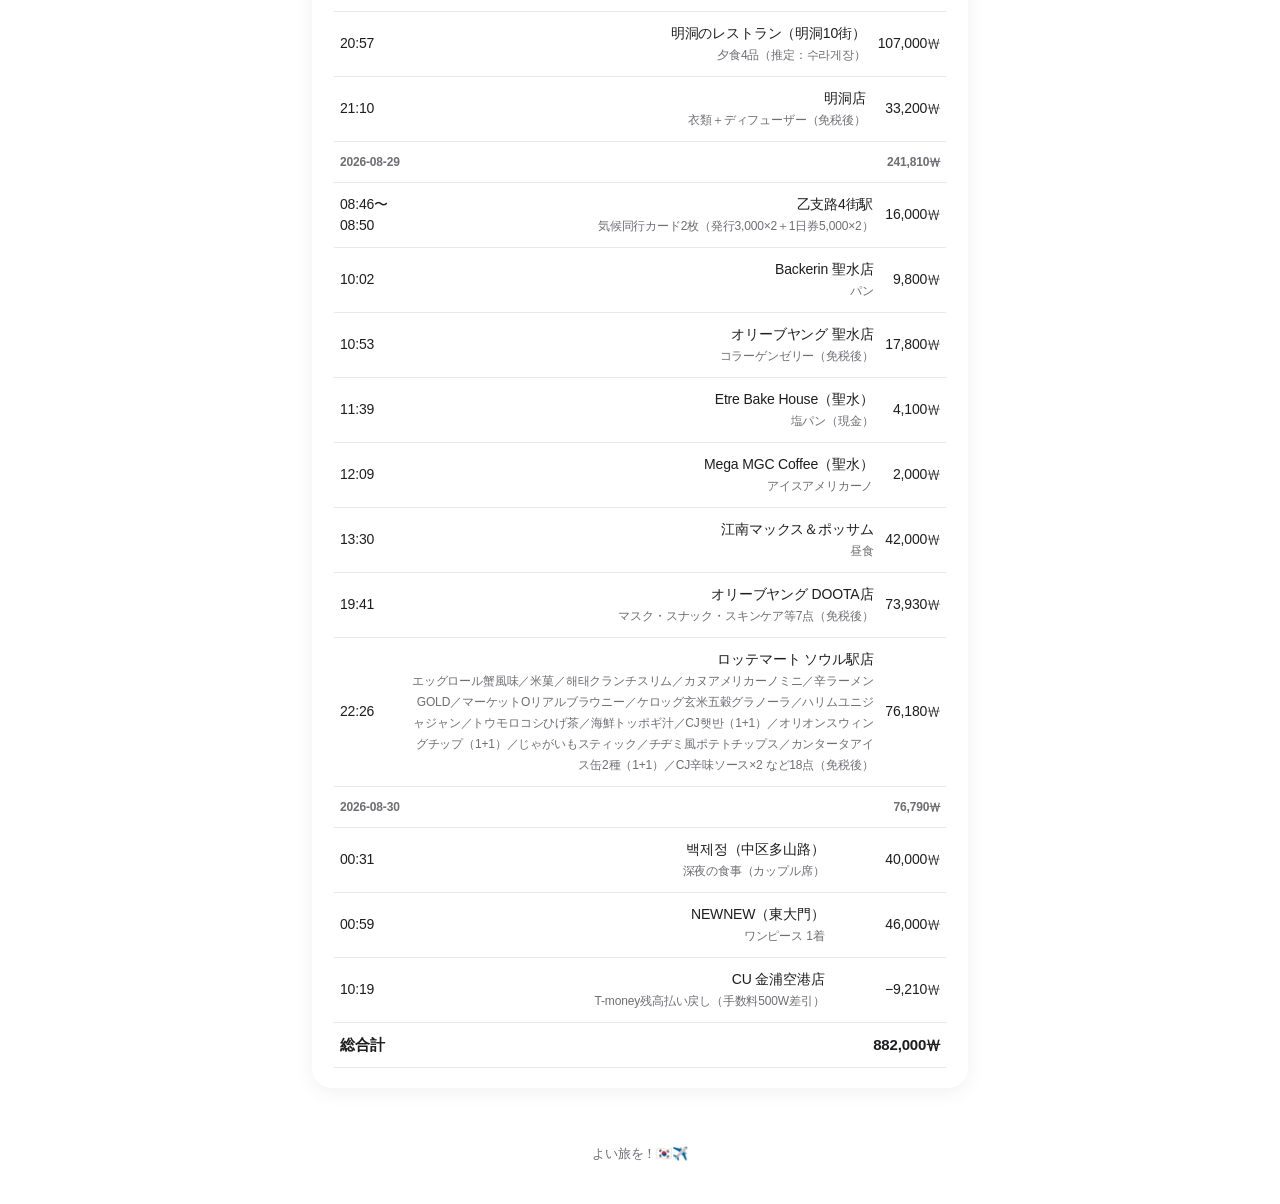
==== commit 613a8b47: "Itemize expense descriptions with actual purchased items Replaces vague category counts ("コスメ8点" etc" ====
--- a/booking.html
+++ b/booking.html
@@ -4,7 +4,7 @@
 <meta charset="UTF-8" />
 <meta name="viewport" content="width=device-width, initial-scale=1" />
 <title>予約 &amp; 予算 ・ ソウル旅のしおり 2026</title>
-<link rel="stylesheet" href="css/style.css?v=10" />
+<link rel="stylesheet" href="css/style.css?v=11" />
 <link rel="icon" href="data:image/svg+xml,<svg xmlns='http://www.w3.org/2000/svg' viewBox='0 0 100 100'><text y='.9em' font-size='90'>🎫</text></svg>" />
 </head>
 <body data-page="booking">
@@ -24,8 +24,8 @@
 <main class="wrap"><div id="booking"></div></main>
 <footer class="foot">よい旅を！🇰🇷✈️</footer>
 <button class="themebtn" id="themebtn" aria-label="ライト/ダーク切り替え" title="テーマ切り替え">◐</button>
-<script src="js/data.js?v=10"></script>
-<script src="js/icons.js?v=10"></script>
-<script src="js/app.js?v=10"></script>
+<script src="js/data.js?v=11"></script>
+<script src="js/icons.js?v=11"></script>
+<script src="js/app.js?v=11"></script>
 </body>
 </html>
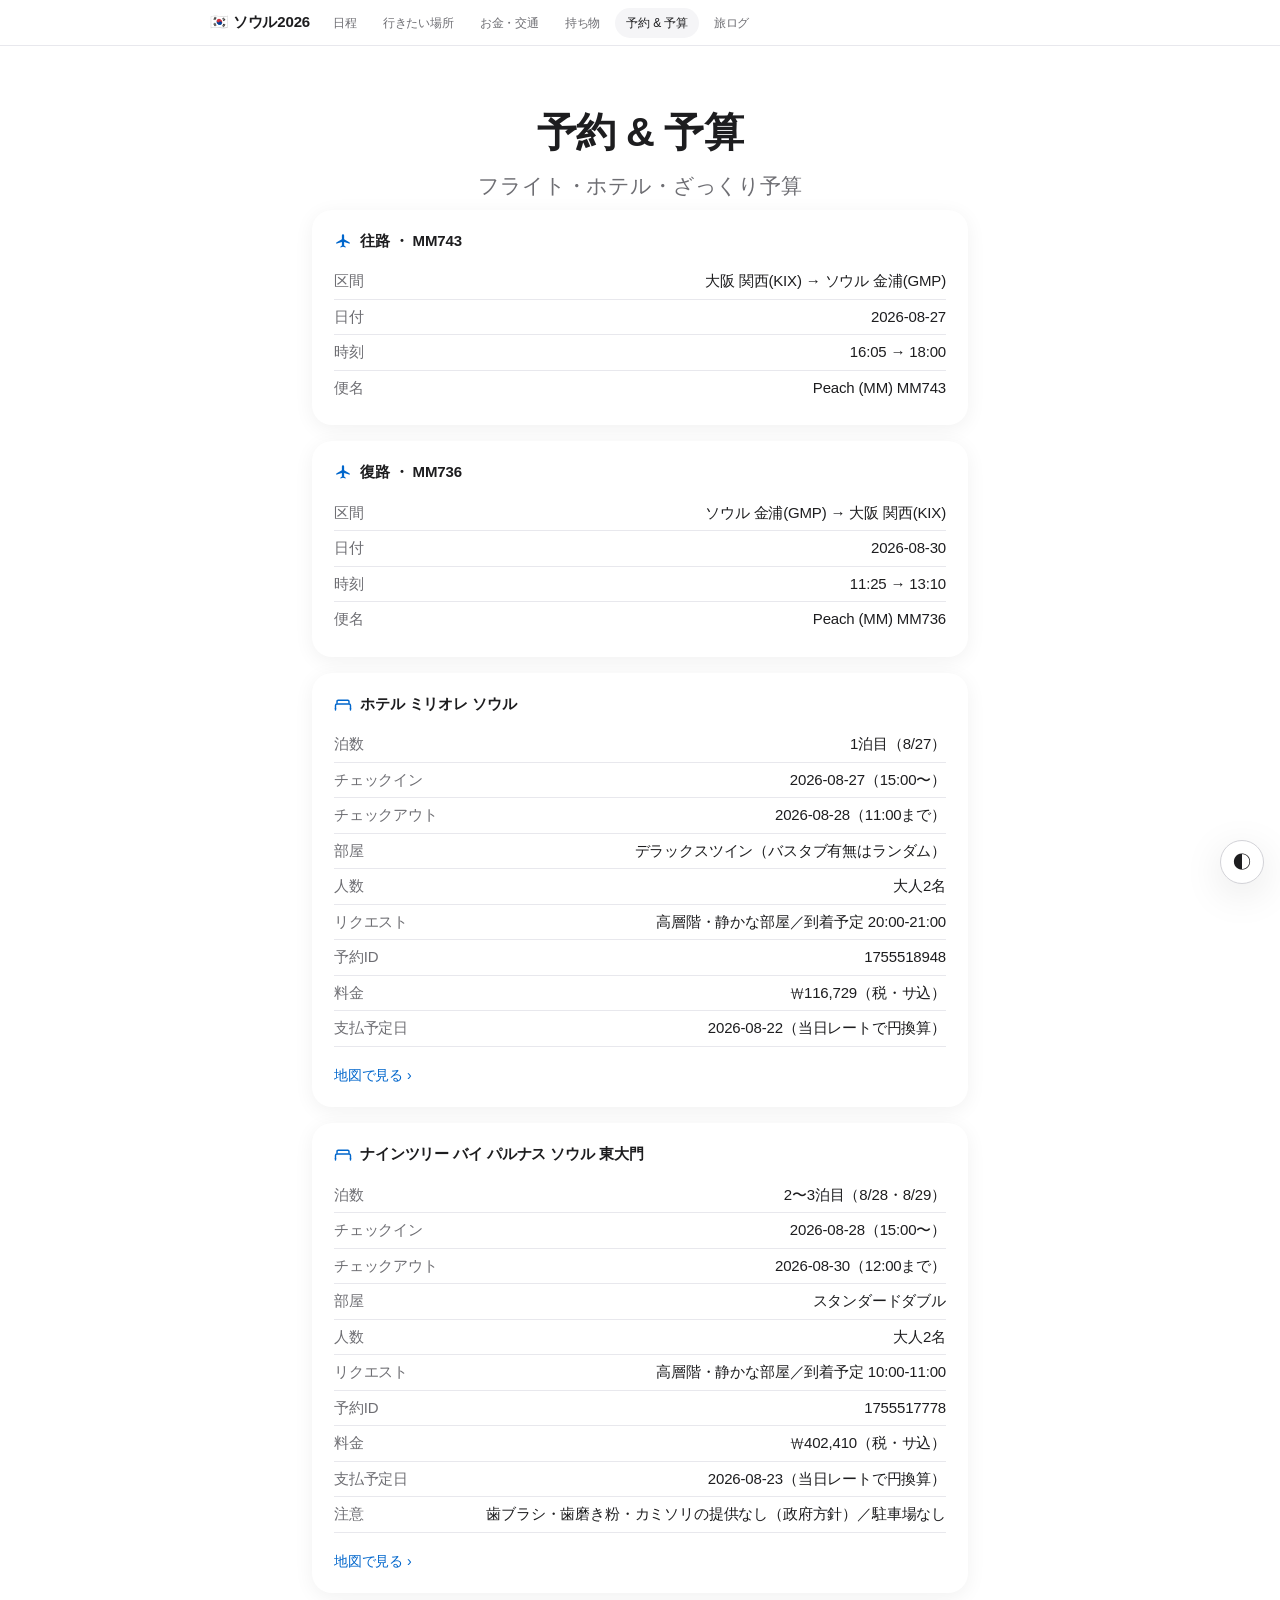
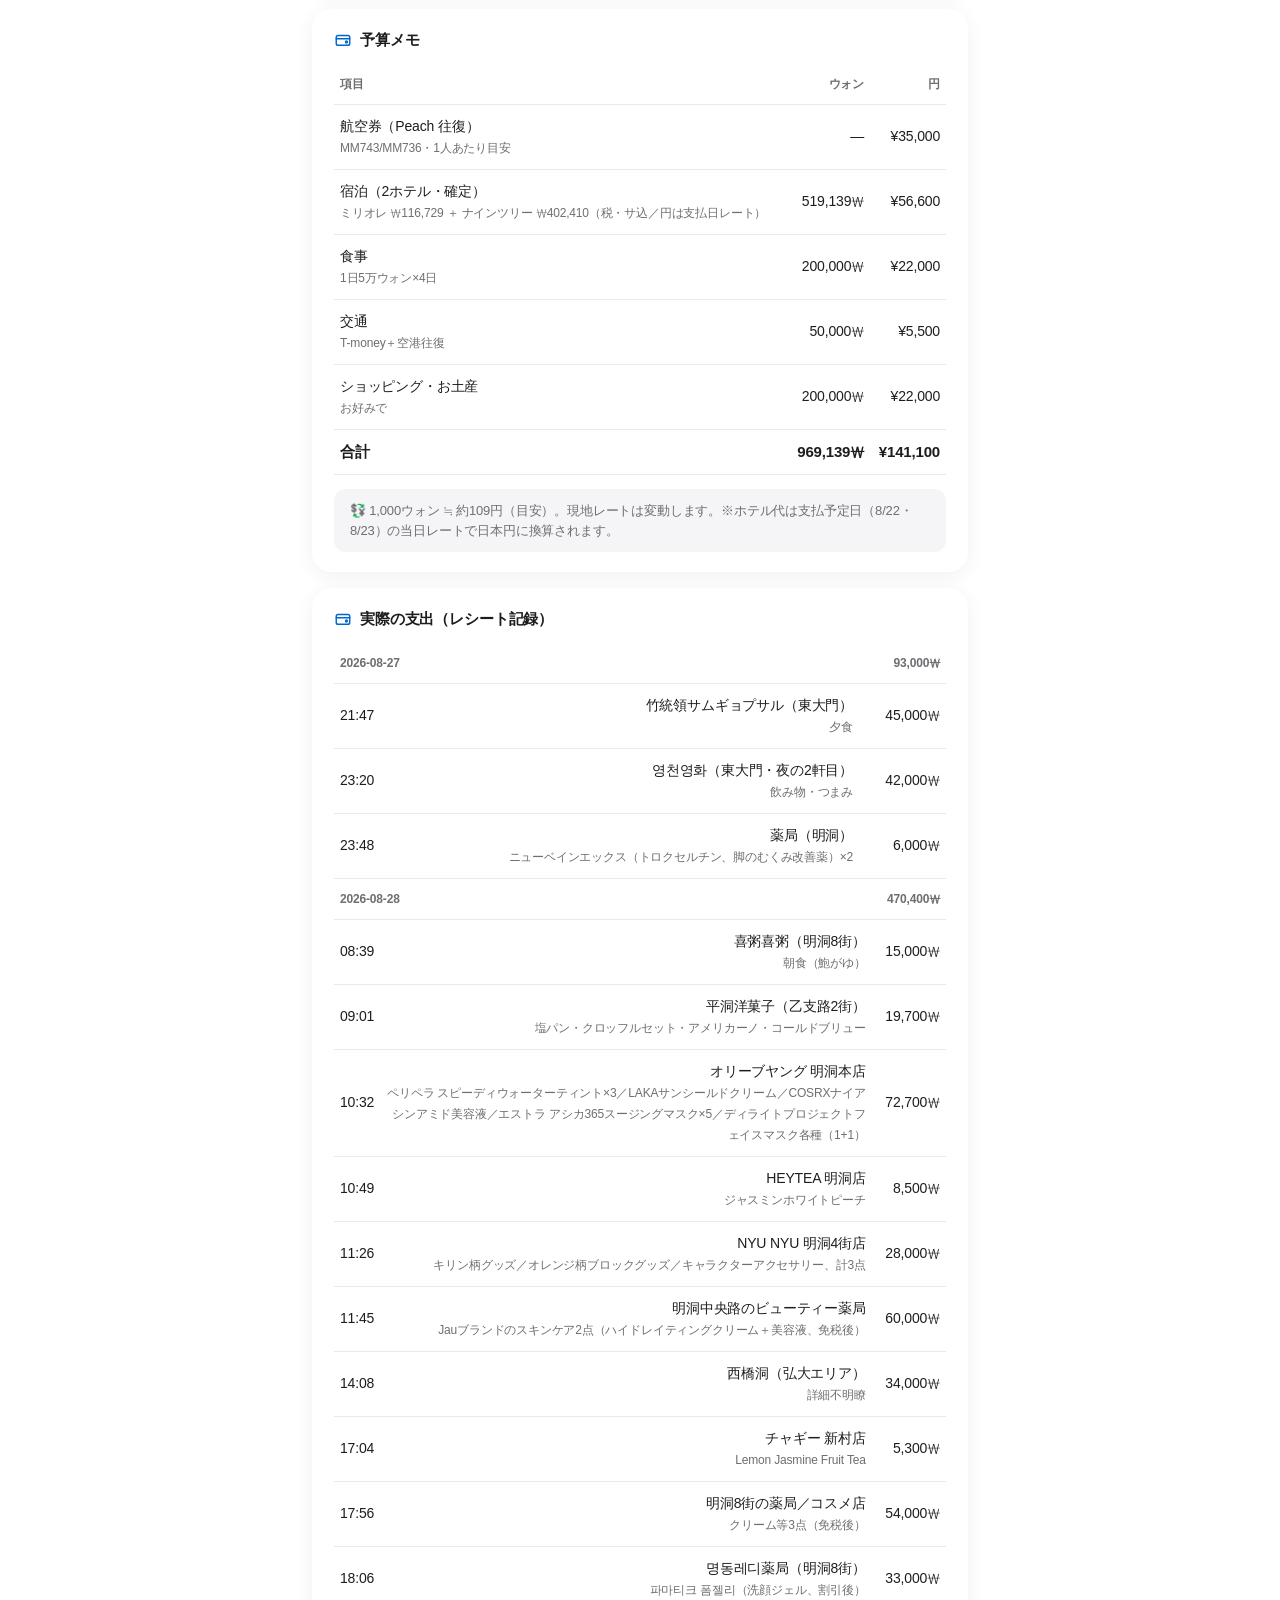
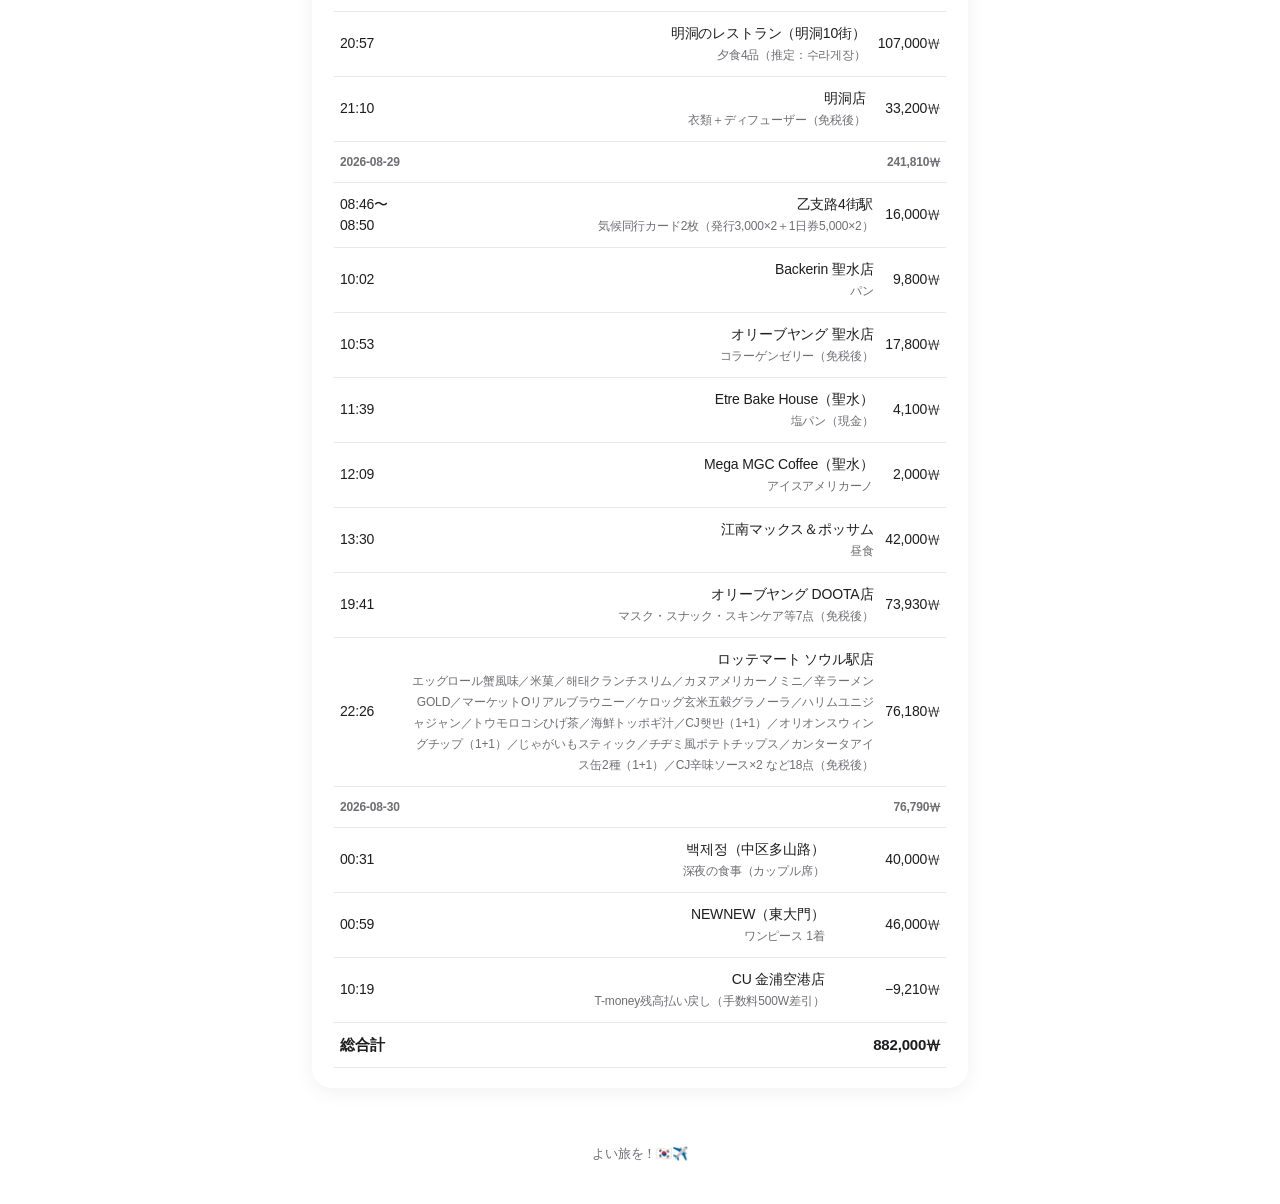
==== commit d4d93dae: "Add item name for the Ready Pharmacy purchase The re-sent receipt for the 明洞8街 pharmacy stop shows t" ====
--- a/booking.html
+++ b/booking.html
@@ -4,7 +4,7 @@
 <meta charset="UTF-8" />
 <meta name="viewport" content="width=device-width, initial-scale=1" />
 <title>予約 &amp; 予算 ・ ソウル旅のしおり 2026</title>
-<link rel="stylesheet" href="css/style.css?v=11" />
+<link rel="stylesheet" href="css/style.css?v=12" />
 <link rel="icon" href="data:image/svg+xml,<svg xmlns='http://www.w3.org/2000/svg' viewBox='0 0 100 100'><text y='.9em' font-size='90'>🎫</text></svg>" />
 </head>
 <body data-page="booking">
@@ -24,8 +24,8 @@
 <main class="wrap"><div id="booking"></div></main>
 <footer class="foot">よい旅を！🇰🇷✈️</footer>
 <button class="themebtn" id="themebtn" aria-label="ライト/ダーク切り替え" title="テーマ切り替え">◐</button>
-<script src="js/data.js?v=11"></script>
-<script src="js/icons.js?v=11"></script>
-<script src="js/app.js?v=11"></script>
+<script src="js/data.js?v=12"></script>
+<script src="js/icons.js?v=12"></script>
+<script src="js/app.js?v=12"></script>
 </body>
 </html>
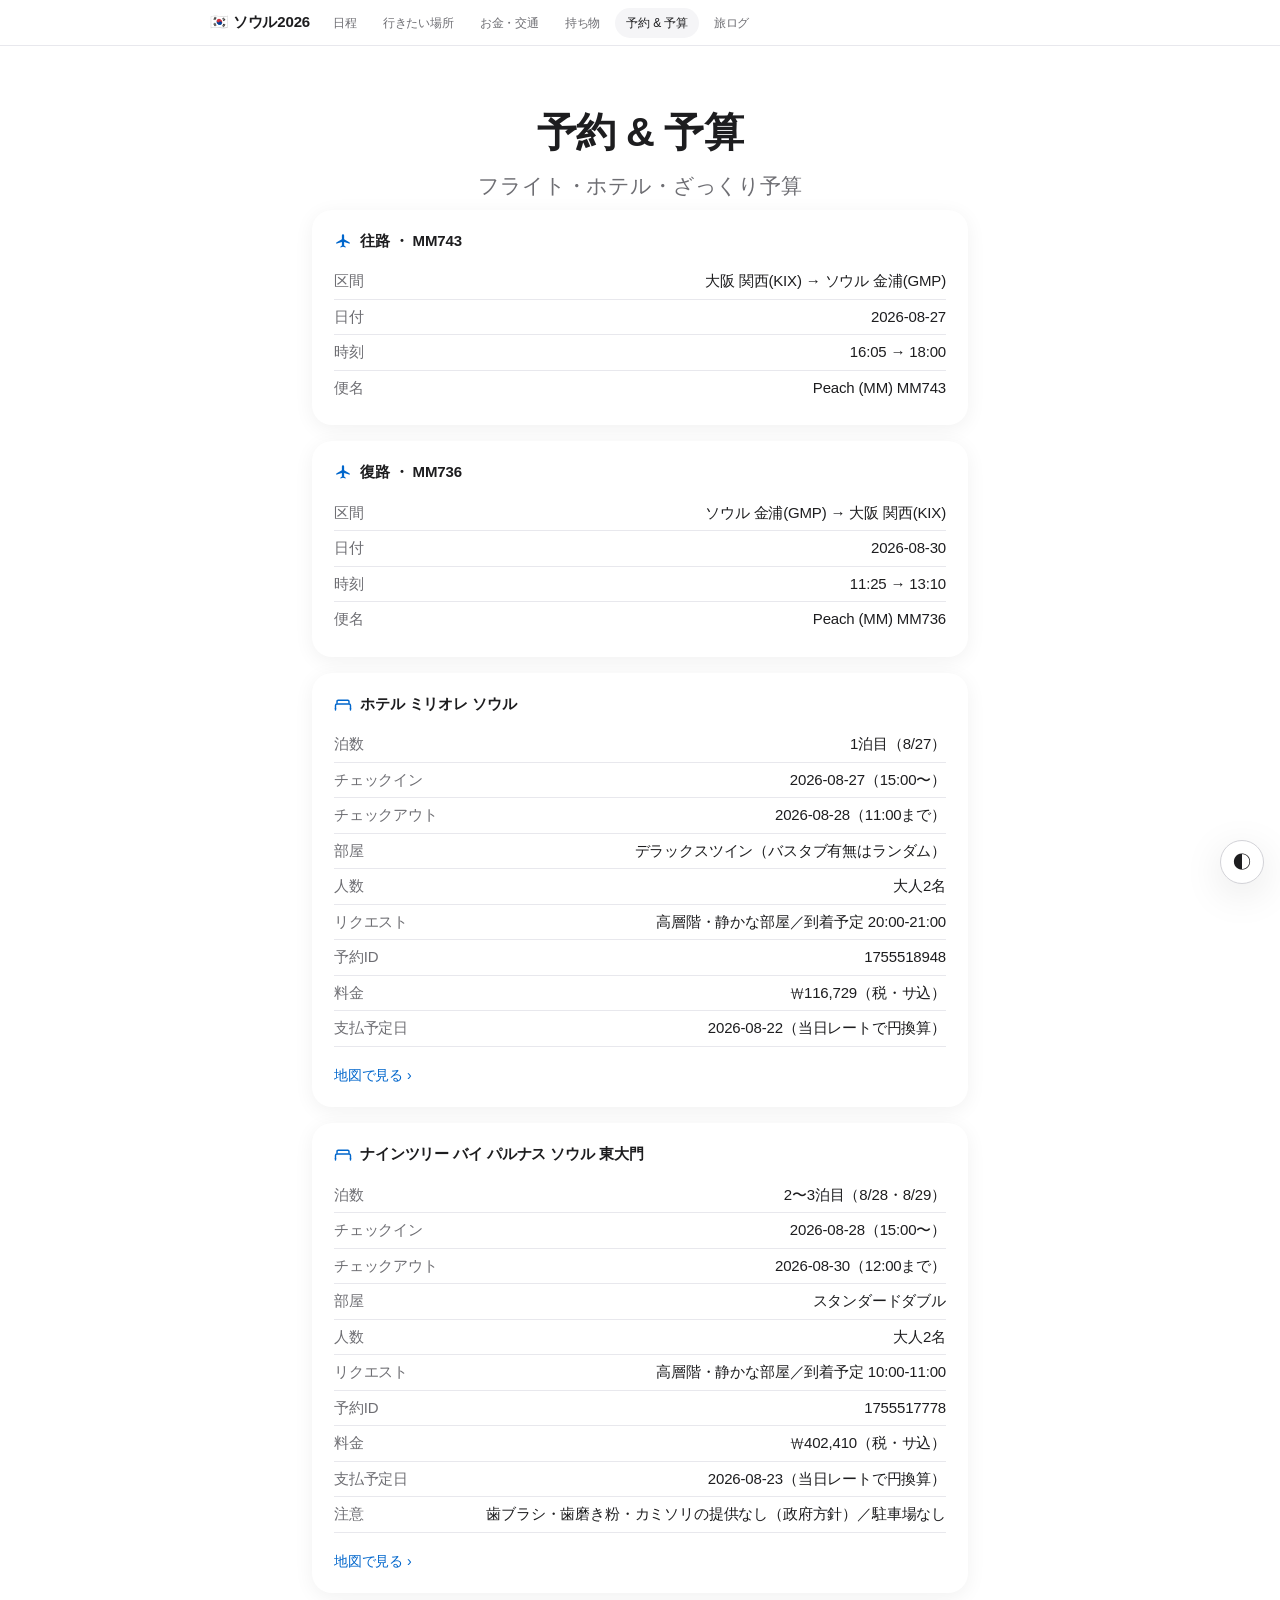
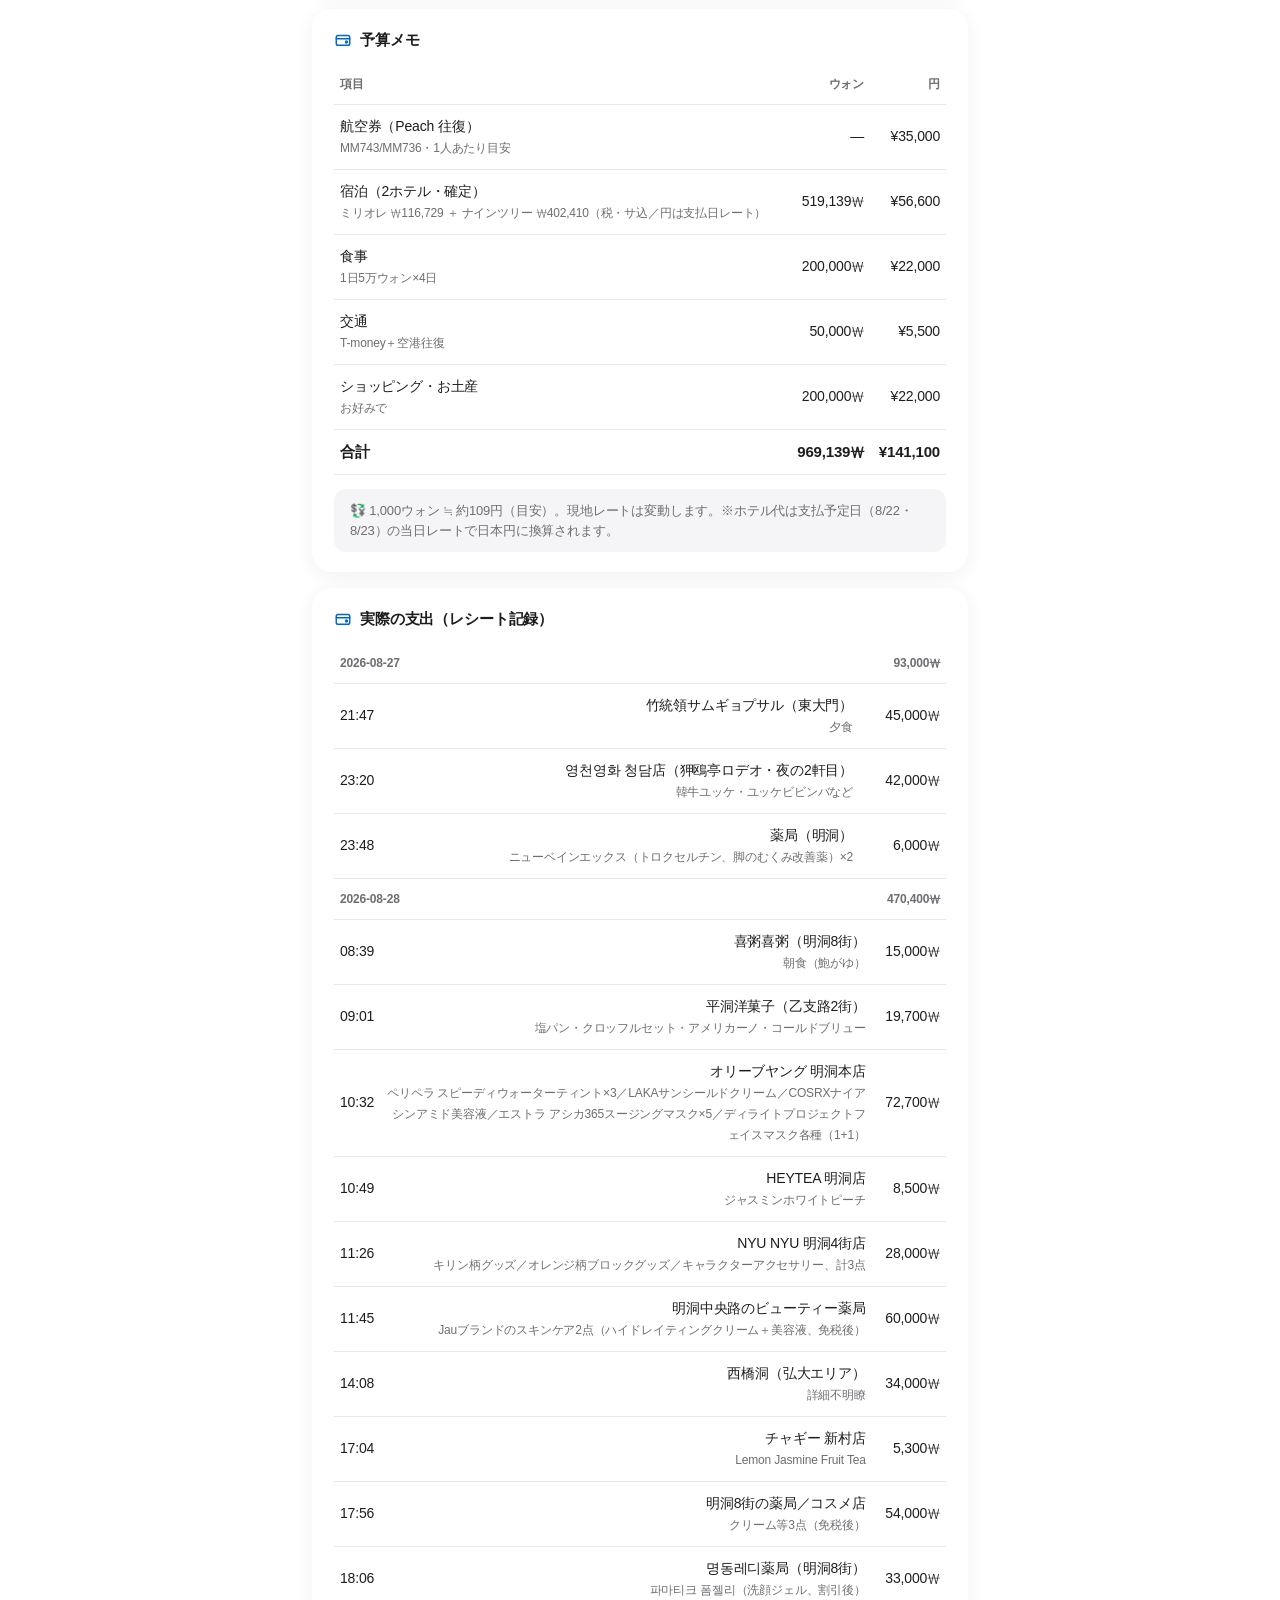
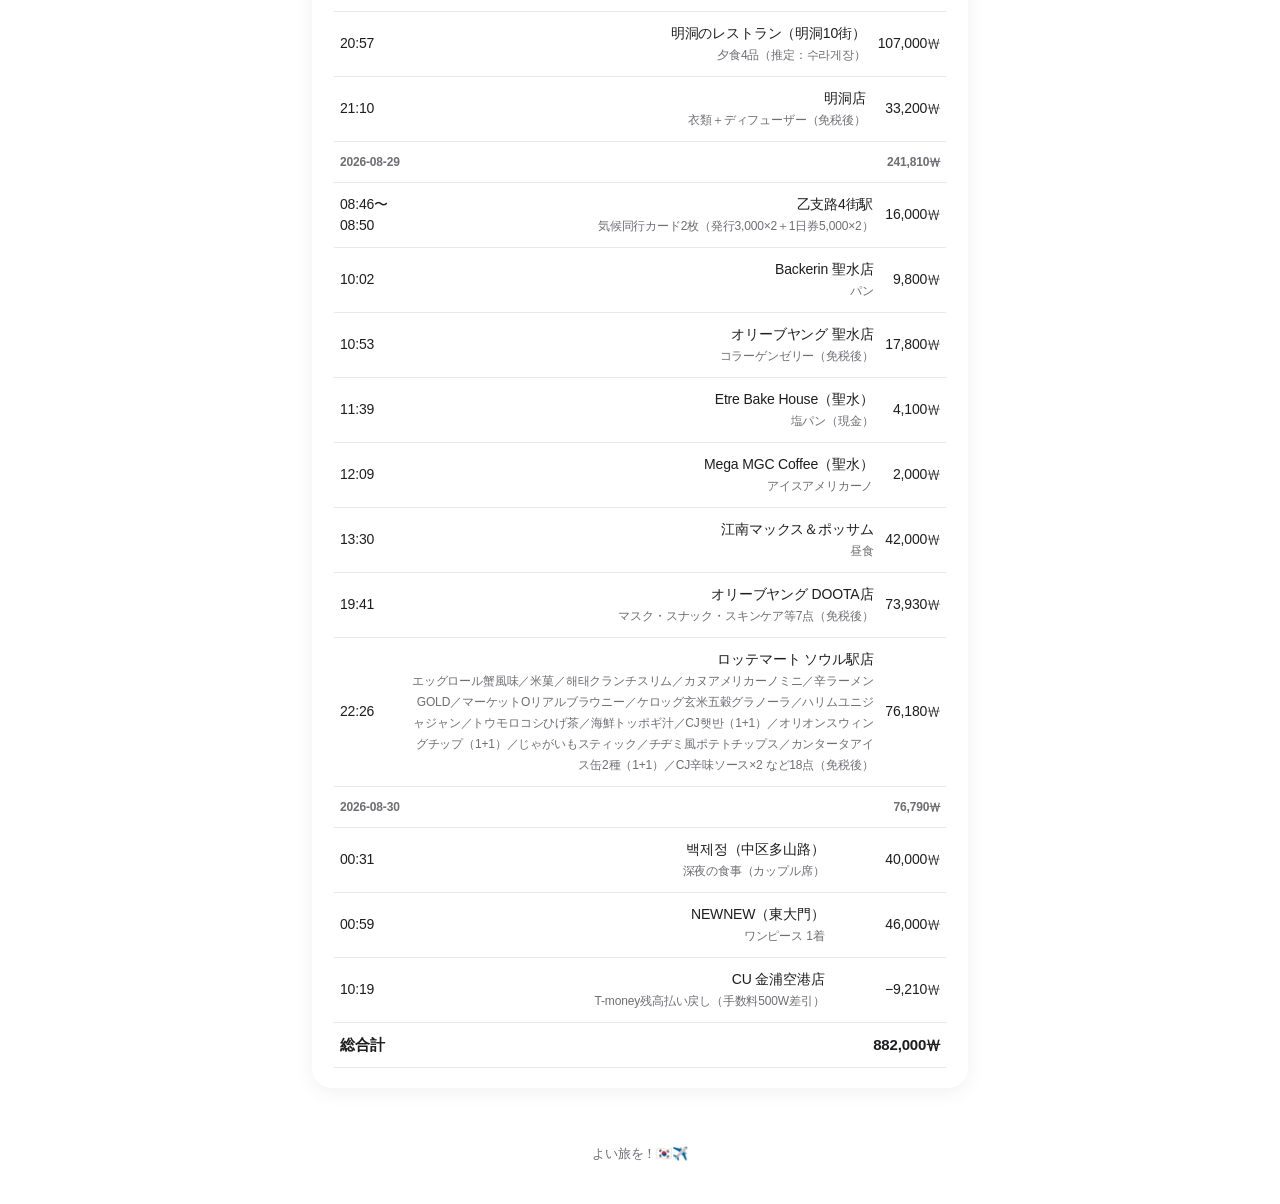
==== commit 4f429e89: "Fix Day1 second-stop location and description 영천영화 is the Cheongdam-dong branch of a Yeongcheon Kore" ====
--- a/booking.html
+++ b/booking.html
@@ -4,7 +4,7 @@
 <meta charset="UTF-8" />
 <meta name="viewport" content="width=device-width, initial-scale=1" />
 <title>予約 &amp; 予算 ・ ソウル旅のしおり 2026</title>
-<link rel="stylesheet" href="css/style.css?v=12" />
+<link rel="stylesheet" href="css/style.css?v=13" />
 <link rel="icon" href="data:image/svg+xml,<svg xmlns='http://www.w3.org/2000/svg' viewBox='0 0 100 100'><text y='.9em' font-size='90'>🎫</text></svg>" />
 </head>
 <body data-page="booking">
@@ -24,8 +24,8 @@
 <main class="wrap"><div id="booking"></div></main>
 <footer class="foot">よい旅を！🇰🇷✈️</footer>
 <button class="themebtn" id="themebtn" aria-label="ライト/ダーク切り替え" title="テーマ切り替え">◐</button>
-<script src="js/data.js?v=12"></script>
-<script src="js/icons.js?v=12"></script>
-<script src="js/app.js?v=12"></script>
+<script src="js/data.js?v=13"></script>
+<script src="js/icons.js?v=13"></script>
+<script src="js/app.js?v=13"></script>
 </body>
 </html>
